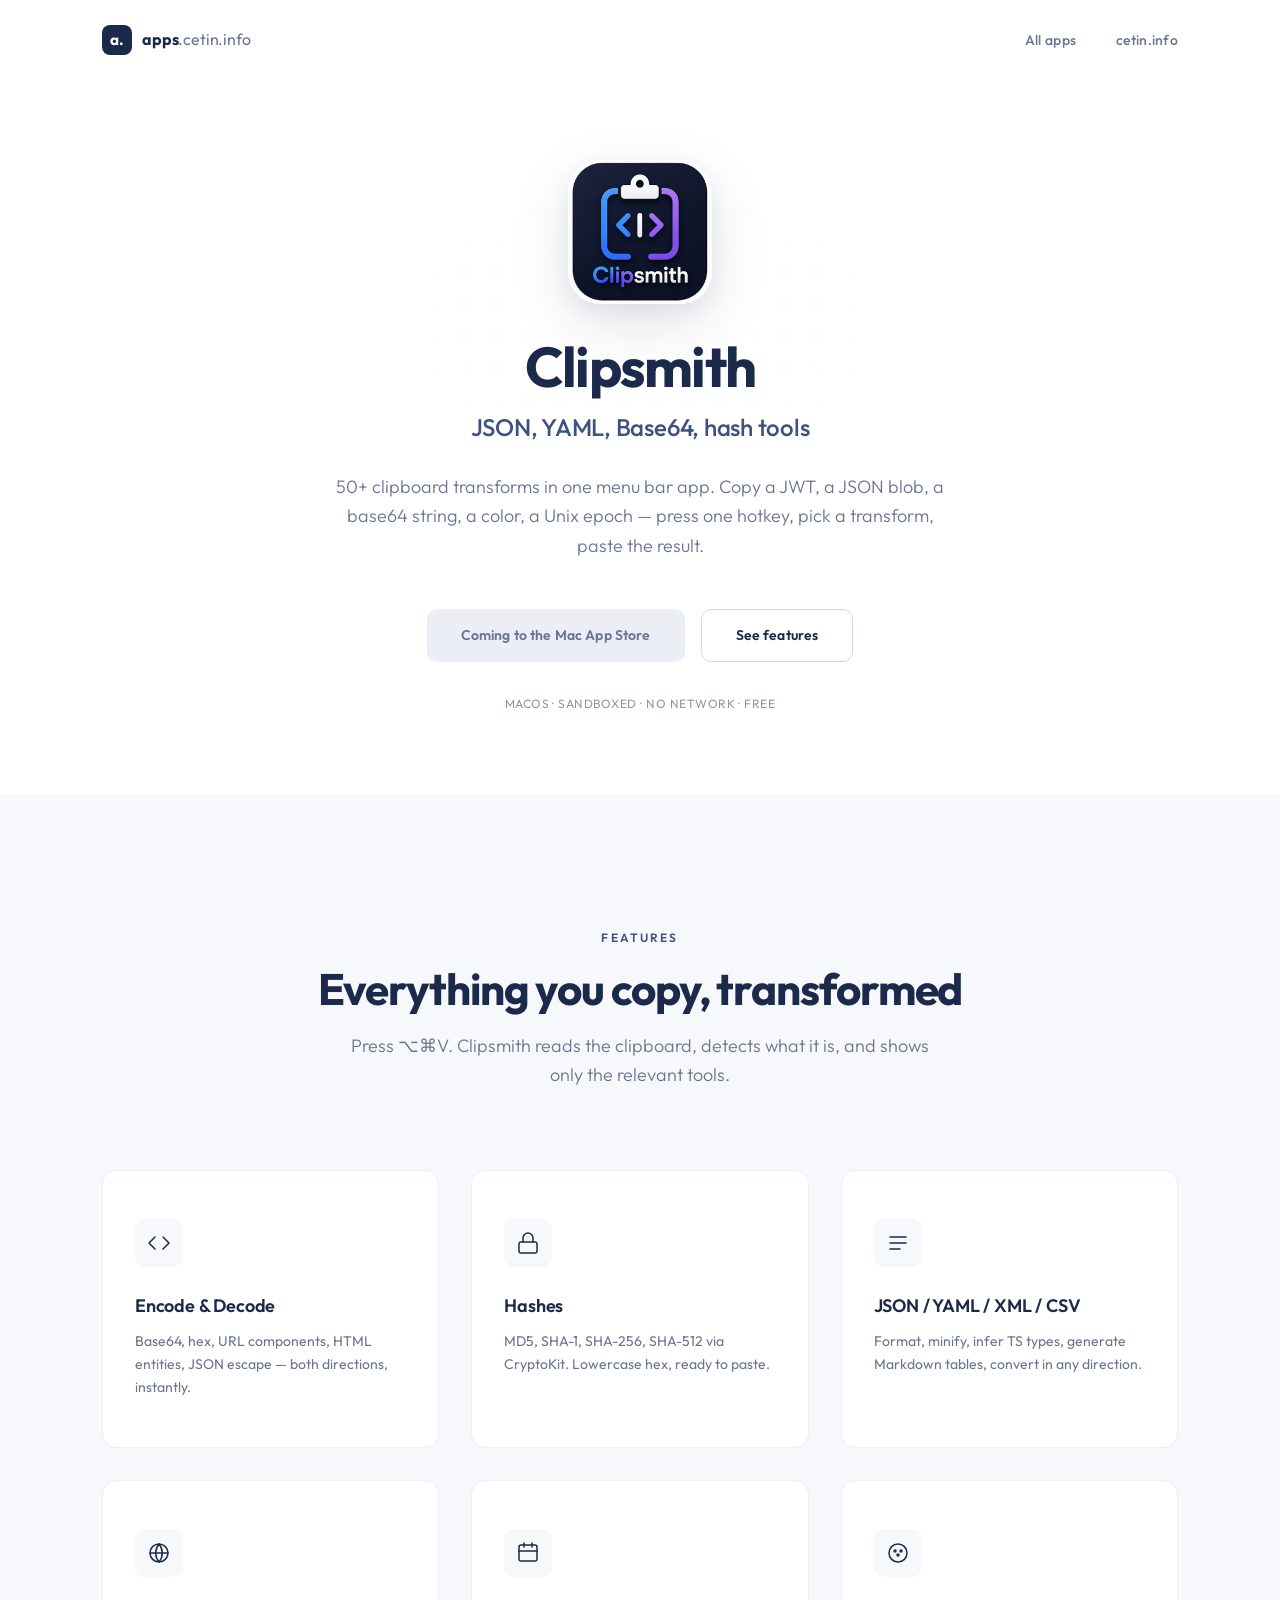
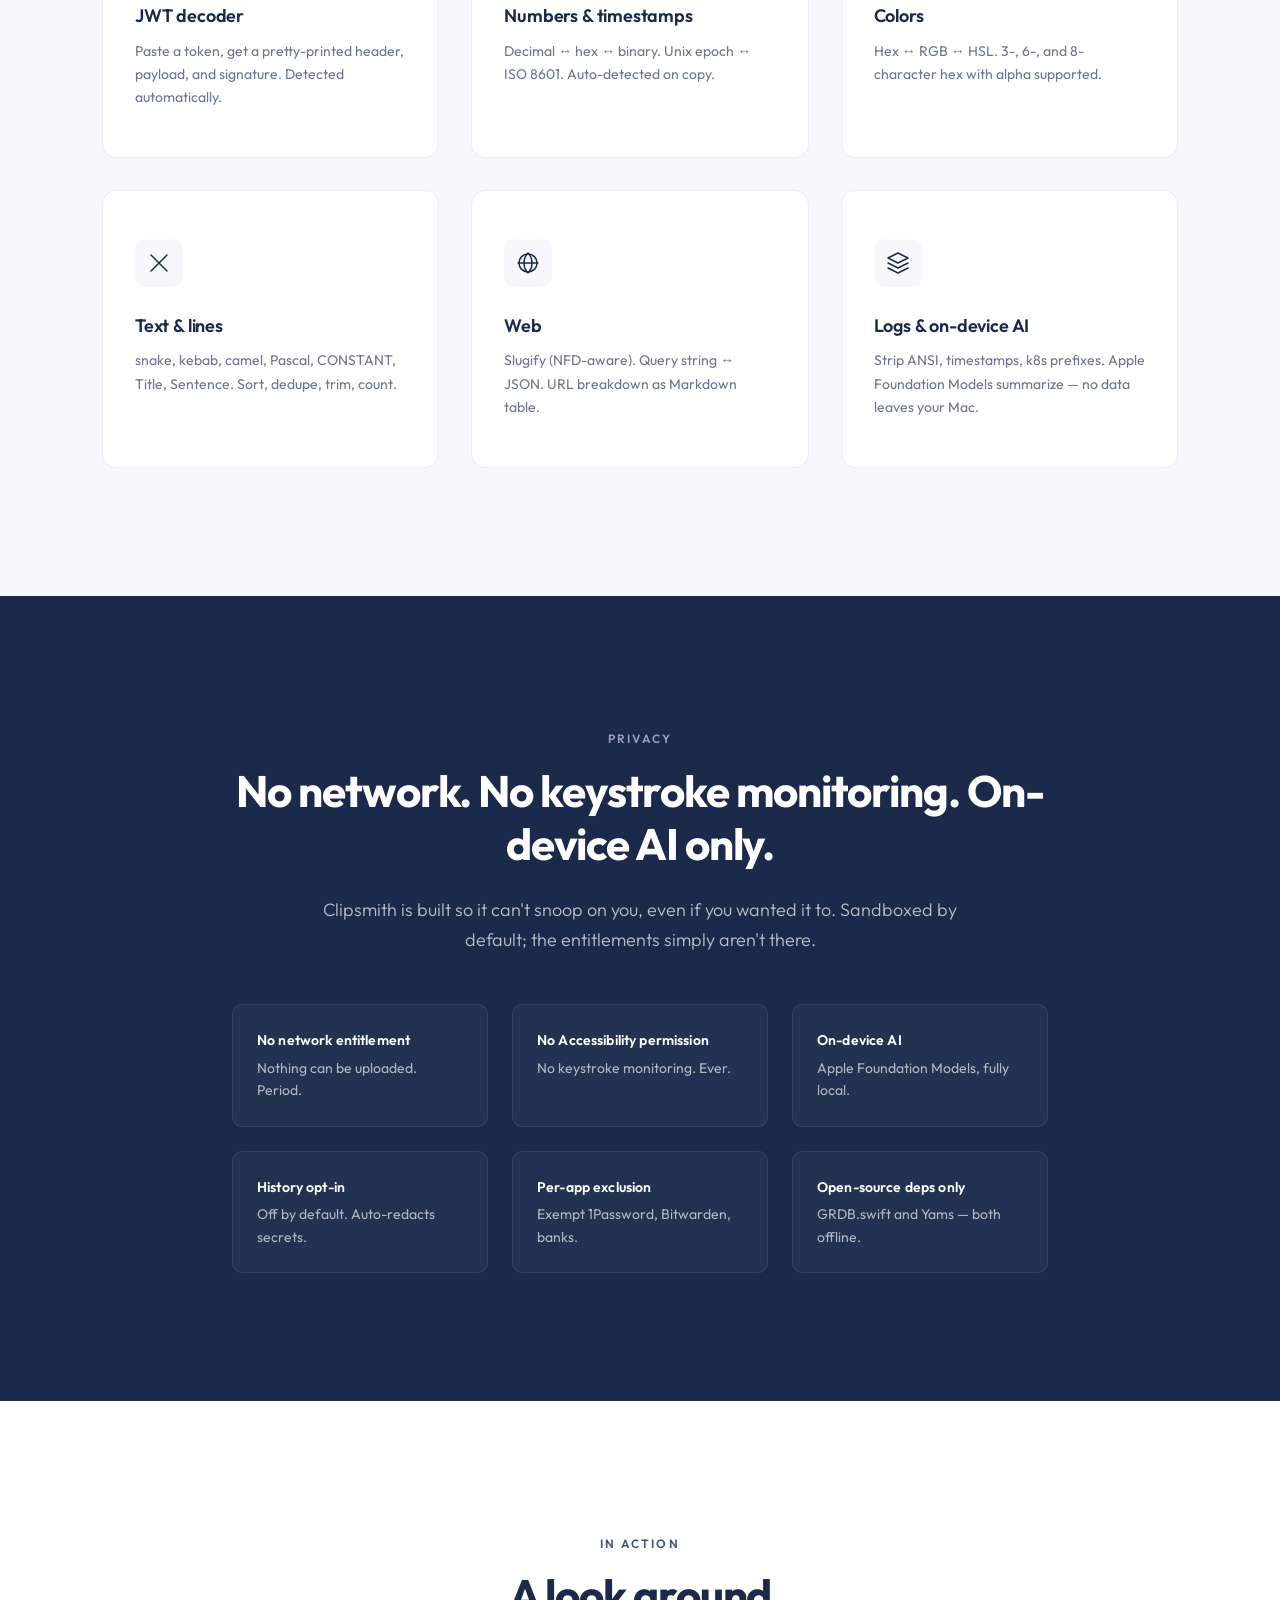
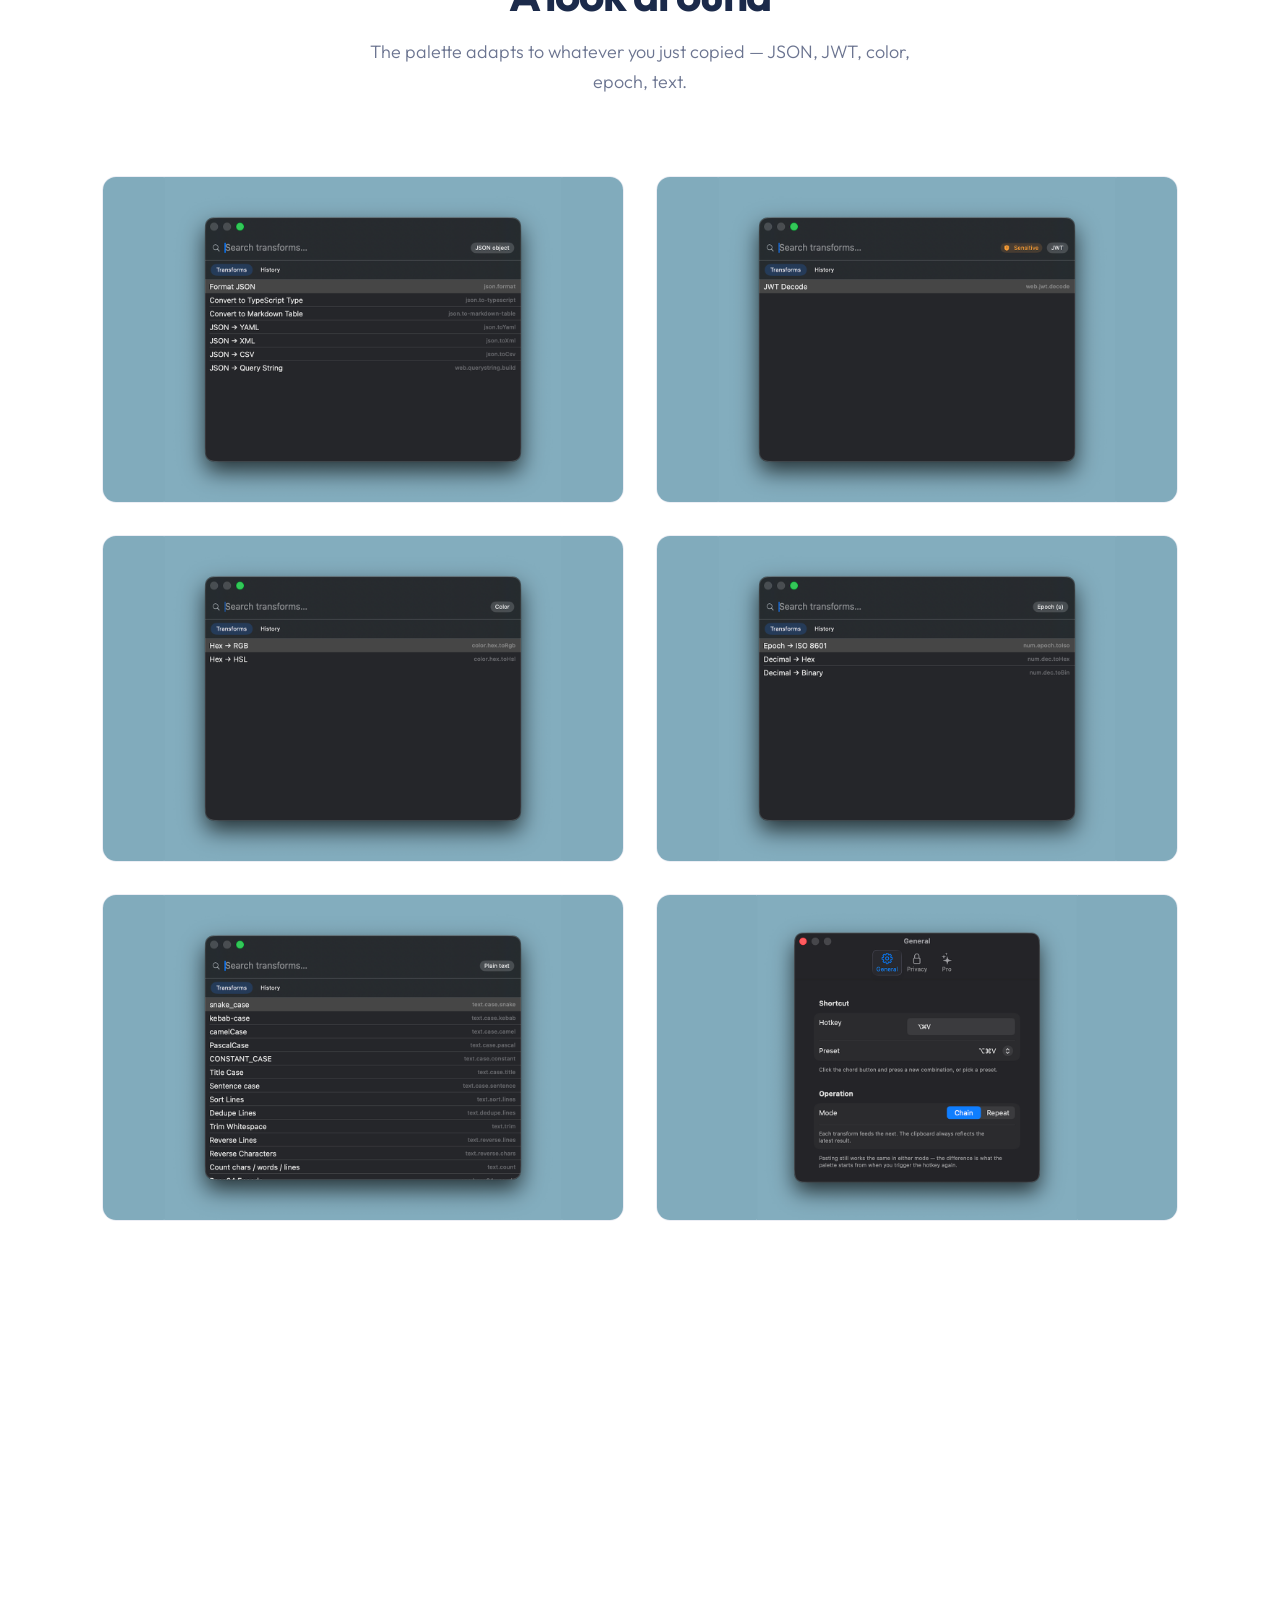
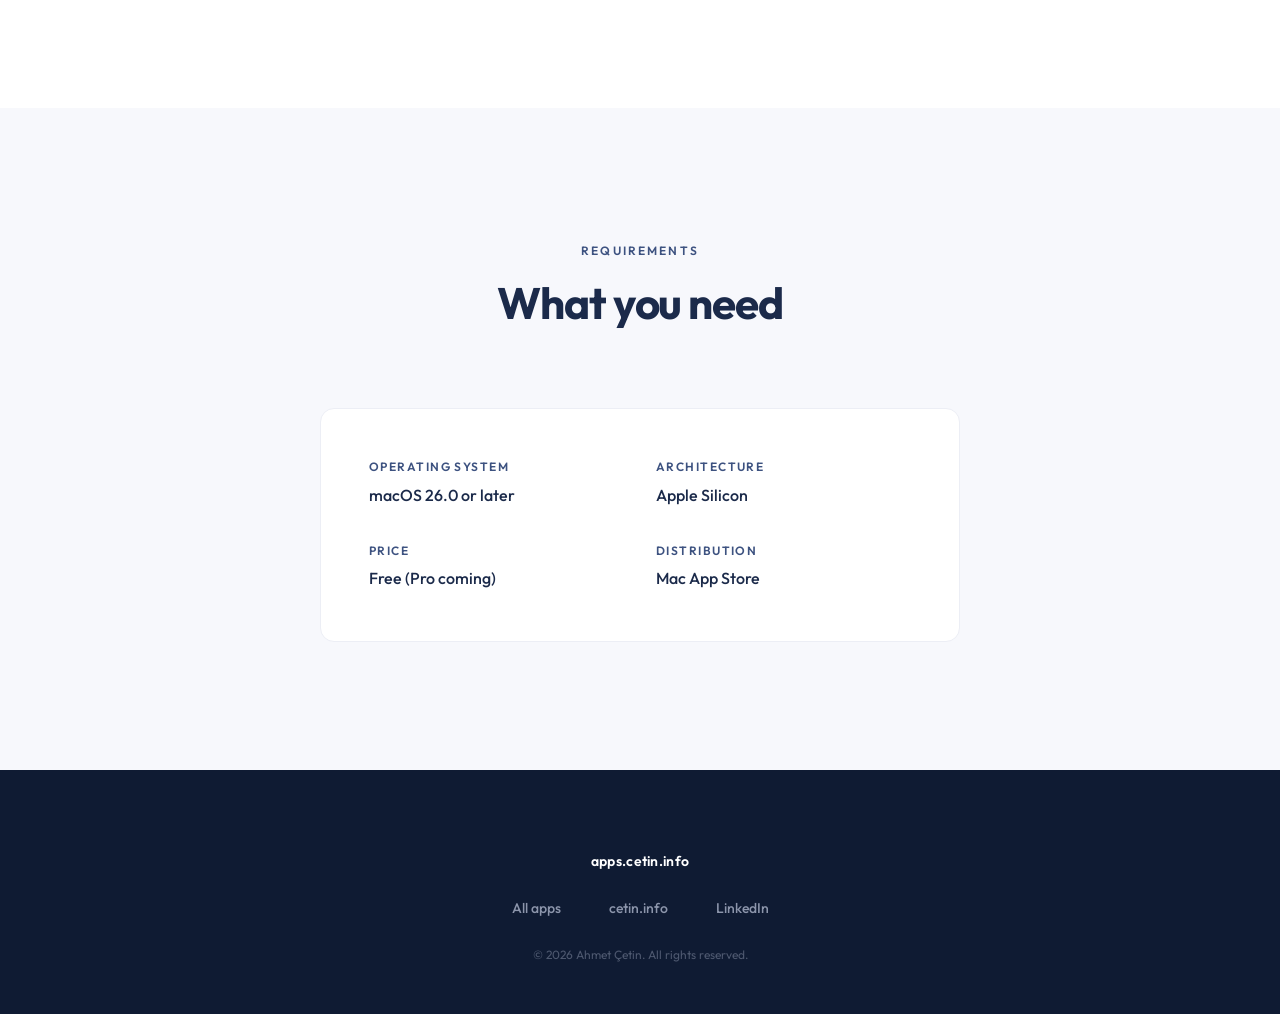
==== clipsmith/index.html @ 57b622d8 "Initial commit: apps.cetin.info site with Clipsmith landing Static site listing apps by Ahmet Çetin." ====
<!DOCTYPE html>
<html lang="en">
<head>
    <meta charset="UTF-8">
    <meta name="viewport" content="width=device-width, initial-scale=1.0">
    <title>Clipsmith — Clipboard toolkit for developers</title>
    <meta name="description" content="50+ clipboard transforms in one macOS menu bar app: JSON, YAML, Base64, JWT, hashes, colors, slugs. On-device. Sandboxed. No network.">
    <meta name="keywords" content="clipboard, macOS, JSON, YAML, Base64, JWT, hash, developer tools, menu bar">
    <meta name="author" content="Ahmet Çetin">
    <link rel="canonical" href="https://apps.cetin.info/clipsmith/">

    <!-- Open Graph -->
    <meta property="og:title" content="Clipsmith — Clipboard toolkit for developers">
    <meta property="og:description" content="50+ clipboard transforms in one macOS menu bar app. On-device. Sandboxed. No network.">
    <meta property="og:type" content="website">
    <meta property="og:url" content="https://apps.cetin.info/clipsmith/">
    <meta property="og:image" content="https://apps.cetin.info/assets/clipsmith/icon-1024.png">
    <meta name="twitter:card" content="summary_large_image">

    <!-- Favicon -->
    <link rel="icon" type="image/png" sizes="96x96" href="../favicon/favicon-96x96.png">
    <link rel="icon" type="image/svg+xml" href="../favicon/favicon.svg">
    <link rel="shortcut icon" href="../favicon/favicon.ico">
    <link rel="apple-touch-icon" sizes="180x180" href="../favicon/apple-touch-icon.png">
    <link rel="manifest" href="../favicon/site.webmanifest">

    <!-- Fonts -->
    <link rel="preconnect" href="https://fonts.googleapis.com">
    <link rel="preconnect" href="https://fonts.gstatic.com" crossorigin>
    <link href="https://fonts.googleapis.com/css2?family=Outfit:wght@300;400;500;600;700&display=swap" rel="stylesheet">

    <link rel="stylesheet" href="../styles.css">
</head>
<body>
    <!-- Navigation -->
    <nav class="nav" id="nav">
        <div class="nav__container">
            <a href="/" class="nav__brand" aria-label="apps.cetin.info home">
                <span class="nav__brand-mark">a.</span>
                <span class="nav__brand-text"><strong>apps</strong><span class="nav__brand-text-light">.cetin.info</span></span>
            </a>
            <ul class="nav__links">
                <li><a href="/" class="nav__link">All apps</a></li>
                <li><a href="https://cetin.info" class="nav__link" target="_blank" rel="noopener">cetin.info</a></li>
            </ul>
        </div>
    </nav>

    <!-- App Hero -->
    <section class="app-hero" id="hero">
        <div class="app-hero__container">
            <img src="../assets/clipsmith/icon-256.png" srcset="../assets/clipsmith/icon-256.png 1x, ../assets/clipsmith/icon-512.png 2x" alt="Clipsmith app icon" class="app-hero__icon reveal" width="144" height="144">
            <h1 class="app-hero__title reveal">Clipsmith</h1>
            <p class="app-hero__tagline reveal reveal--delay-1">JSON, YAML, Base64, hash tools</p>
            <p class="app-hero__subtitle reveal reveal--delay-1">
                50+ clipboard transforms in one menu bar app. Copy a JWT, a JSON blob, a base64 string, a color, a Unix epoch — press one hotkey, pick a transform, paste the result.
            </p>
            <div class="app-hero__cta reveal reveal--delay-2">
                <a href="#" class="btn btn--primary btn--disabled" aria-disabled="true">Coming to the Mac App Store</a>
                <a href="#features" class="btn btn--outline">See features</a>
            </div>
            <p class="app-hero__meta reveal reveal--delay-2">macOS · Sandboxed · No network · Free</p>
        </div>
    </section>

    <!-- Features -->
    <section class="section features" id="features">
        <div class="container">
            <div class="section__header reveal">
                <span class="section__label">Features</span>
                <h2 class="section__title">Everything you copy, transformed</h2>
                <p class="section__subtitle">Press ⌥⌘V. Clipsmith reads the clipboard, detects what it is, and shows only the relevant tools.</p>
            </div>
            <div class="features__grid">
                <article class="feature reveal">
                    <div class="feature__icon" aria-hidden="true">
                        <svg width="24" height="24" viewBox="0 0 24 24" fill="none" stroke="currentColor" stroke-width="1.5" stroke-linecap="round" stroke-linejoin="round"><path d="M16 18l6-6-6-6"/><path d="M8 6l-6 6 6 6"/></svg>
                    </div>
                    <h3 class="feature__title">Encode &amp; Decode</h3>
                    <p class="feature__body">Base64, hex, URL components, HTML entities, JSON escape — both directions, instantly.</p>
                </article>

                <article class="feature reveal reveal--delay-1">
                    <div class="feature__icon" aria-hidden="true">
                        <svg width="24" height="24" viewBox="0 0 24 24" fill="none" stroke="currentColor" stroke-width="1.5" stroke-linecap="round" stroke-linejoin="round"><rect x="3" y="11" width="18" height="11" rx="2"/><path d="M7 11V7a5 5 0 0 1 10 0v4"/></svg>
                    </div>
                    <h3 class="feature__title">Hashes</h3>
                    <p class="feature__body">MD5, SHA-1, SHA-256, SHA-512 via CryptoKit. Lowercase hex, ready to paste.</p>
                </article>

                <article class="feature reveal reveal--delay-2">
                    <div class="feature__icon" aria-hidden="true">
                        <svg width="24" height="24" viewBox="0 0 24 24" fill="none" stroke="currentColor" stroke-width="1.5" stroke-linecap="round" stroke-linejoin="round"><path d="M4 6h16M4 12h16M4 18h10"/></svg>
                    </div>
                    <h3 class="feature__title">JSON / YAML / XML / CSV</h3>
                    <p class="feature__body">Format, minify, infer TS types, generate Markdown tables, convert in any direction.</p>
                </article>

                <article class="feature reveal">
                    <div class="feature__icon" aria-hidden="true">
                        <svg width="24" height="24" viewBox="0 0 24 24" fill="none" stroke="currentColor" stroke-width="1.5" stroke-linecap="round" stroke-linejoin="round"><circle cx="12" cy="12" r="9"/><path d="M3 12h18M12 3a14 14 0 0 1 0 18M12 3a14 14 0 0 0 0 18"/></svg>
                    </div>
                    <h3 class="feature__title">JWT decoder</h3>
                    <p class="feature__body">Paste a token, get a pretty-printed header, payload, and signature. Detected automatically.</p>
                </article>

                <article class="feature reveal reveal--delay-1">
                    <div class="feature__icon" aria-hidden="true">
                        <svg width="24" height="24" viewBox="0 0 24 24" fill="none" stroke="currentColor" stroke-width="1.5" stroke-linecap="round" stroke-linejoin="round"><rect x="3" y="4" width="18" height="16" rx="2"/><path d="M16 2v4M8 2v4M3 10h18"/></svg>
                    </div>
                    <h3 class="feature__title">Numbers &amp; timestamps</h3>
                    <p class="feature__body">Decimal ↔ hex ↔ binary. Unix epoch ↔ ISO 8601. Auto-detected on copy.</p>
                </article>

                <article class="feature reveal reveal--delay-2">
                    <div class="feature__icon" aria-hidden="true">
                        <svg width="24" height="24" viewBox="0 0 24 24" fill="none" stroke="currentColor" stroke-width="1.5" stroke-linecap="round" stroke-linejoin="round"><circle cx="12" cy="12" r="9"/><circle cx="9" cy="10" r="1"/><circle cx="15" cy="10" r="1"/><circle cx="12" cy="14" r="1"/></svg>
                    </div>
                    <h3 class="feature__title">Colors</h3>
                    <p class="feature__body">Hex ↔ RGB ↔ HSL. 3-, 6-, and 8-character hex with alpha supported.</p>
                </article>

                <article class="feature reveal">
                    <div class="feature__icon" aria-hidden="true">
                        <svg width="24" height="24" viewBox="0 0 24 24" fill="none" stroke="currentColor" stroke-width="1.5" stroke-linecap="round" stroke-linejoin="round"><path d="M4 4l16 16M4 20L20 4"/></svg>
                    </div>
                    <h3 class="feature__title">Text &amp; lines</h3>
                    <p class="feature__body">snake, kebab, camel, Pascal, CONSTANT, Title, Sentence. Sort, dedupe, trim, count.</p>
                </article>

                <article class="feature reveal reveal--delay-1">
                    <div class="feature__icon" aria-hidden="true">
                        <svg width="24" height="24" viewBox="0 0 24 24" fill="none" stroke="currentColor" stroke-width="1.5" stroke-linecap="round" stroke-linejoin="round"><circle cx="12" cy="12" r="9"/><path d="M2 12h20M12 2c3 3 4 7 4 10s-1 7-4 10c-3-3-4-7-4-10s1-7 4-10z"/></svg>
                    </div>
                    <h3 class="feature__title">Web</h3>
                    <p class="feature__body">Slugify (NFD-aware). Query string ↔ JSON. URL breakdown as Markdown table.</p>
                </article>

                <article class="feature reveal reveal--delay-2">
                    <div class="feature__icon" aria-hidden="true">
                        <svg width="24" height="24" viewBox="0 0 24 24" fill="none" stroke="currentColor" stroke-width="1.5" stroke-linecap="round" stroke-linejoin="round"><path d="M12 2L2 7l10 5 10-5-10-5z"/><path d="M2 17l10 5 10-5M2 12l10 5 10-5"/></svg>
                    </div>
                    <h3 class="feature__title">Logs &amp; on-device AI</h3>
                    <p class="feature__body">Strip ANSI, timestamps, k8s prefixes. Apple Foundation Models summarize — no data leaves your Mac.</p>
                </article>
            </div>
        </div>
    </section>

    <!-- Privacy -->
    <section class="section privacy" id="privacy">
        <div class="privacy__container">
            <span class="privacy__label reveal">Privacy</span>
            <h2 class="privacy__title reveal">No network. No keystroke monitoring. On-device AI only.</h2>
            <p style="color: rgba(255,255,255,0.7); font-size: var(--fs-lg); font-weight: var(--fw-light); max-width: 640px; margin: 0 auto;" class="reveal reveal--delay-1">
                Clipsmith is built so it can't snoop on you, even if you wanted it to. Sandboxed by default; the entitlements simply aren't there.
            </p>
            <div class="privacy__list">
                <div class="privacy__item reveal">
                    <div class="privacy__item-title">No network entitlement</div>
                    <p class="privacy__item-body">Nothing can be uploaded. Period.</p>
                </div>
                <div class="privacy__item reveal reveal--delay-1">
                    <div class="privacy__item-title">No Accessibility permission</div>
                    <p class="privacy__item-body">No keystroke monitoring. Ever.</p>
                </div>
                <div class="privacy__item reveal reveal--delay-2">
                    <div class="privacy__item-title">On-device AI</div>
                    <p class="privacy__item-body">Apple Foundation Models, fully local.</p>
                </div>
                <div class="privacy__item reveal">
                    <div class="privacy__item-title">History opt-in</div>
                    <p class="privacy__item-body">Off by default. Auto-redacts secrets.</p>
                </div>
                <div class="privacy__item reveal reveal--delay-1">
                    <div class="privacy__item-title">Per-app exclusion</div>
                    <p class="privacy__item-body">Exempt 1Password, Bitwarden, banks.</p>
                </div>
                <div class="privacy__item reveal reveal--delay-2">
                    <div class="privacy__item-title">Open-source deps only</div>
                    <p class="privacy__item-body">GRDB.swift and Yams — both offline.</p>
                </div>
            </div>
        </div>
    </section>

    <!-- Screenshots -->
    <section class="section screenshots" id="screenshots">
        <div class="container">
            <div class="section__header reveal">
                <span class="section__label">In action</span>
                <h2 class="section__title">A look around</h2>
                <p class="section__subtitle">The palette adapts to whatever you just copied — JSON, JWT, color, epoch, text.</p>
            </div>
            <div class="screenshots__grid">
                <div class="screenshots__item reveal"><img src="../assets/clipsmith/screenshots/screenshot-1.png" alt="Palette with JSON copied, showing JSON / YAML / XML / CSV transforms" loading="lazy"></div>
                <div class="screenshots__item reveal reveal--delay-1"><img src="../assets/clipsmith/screenshots/screenshot-2.png" alt="Palette with a JWT copied, JWT Decode highlighted" loading="lazy"></div>
                <div class="screenshots__item reveal"><img src="../assets/clipsmith/screenshots/screenshot-3.png" alt="Palette with a hex color copied, Hex to RGB / HSL options" loading="lazy"></div>
                <div class="screenshots__item reveal reveal--delay-1"><img src="../assets/clipsmith/screenshots/screenshot-4.png" alt="Palette with a Unix epoch copied, Epoch to ISO 8601" loading="lazy"></div>
                <div class="screenshots__item reveal"><img src="../assets/clipsmith/screenshots/screenshot-5.png" alt="Palette with helloWorld copied, snake/kebab/camel/Pascal/CONSTANT case options" loading="lazy"></div>
                <div class="screenshots__item reveal reveal--delay-1"><img src="../assets/clipsmith/screenshots/screenshot-6.png" alt="Settings — General — Operation mode (Chain vs Repeat)" loading="lazy"></div>
                <div class="screenshots__item reveal"><img src="../assets/clipsmith/screenshots/screenshot-7.png" alt="Settings — Privacy — Excluded apps" loading="lazy"></div>
                <div class="screenshots__item reveal reveal--delay-1"><img src="../assets/clipsmith/screenshots/screenshot-8.png" alt="Error log with AI-generated GitHub issue draft side-by-side" loading="lazy"></div>
            </div>
        </div>
    </section>

    <!-- System requirements -->
    <section class="section sysreq" id="requirements">
        <div class="container">
            <div class="section__header reveal">
                <span class="section__label">Requirements</span>
                <h2 class="section__title">What you need</h2>
            </div>
            <div class="sysreq__box reveal">
                <div>
                    <span class="sysreq__item-label">Operating system</span>
                    <span class="sysreq__item-value">macOS 26.0 or later</span>
                </div>
                <div>
                    <span class="sysreq__item-label">Architecture</span>
                    <span class="sysreq__item-value">Apple Silicon</span>
                </div>
                <div>
                    <span class="sysreq__item-label">Price</span>
                    <span class="sysreq__item-value">Free (Pro coming)</span>
                </div>
                <div>
                    <span class="sysreq__item-label">Distribution</span>
                    <span class="sysreq__item-value">Mac App Store</span>
                </div>
            </div>
        </div>
    </section>

    <!-- Footer -->
    <footer class="footer">
        <div class="container">
            <div class="footer__content">
                <div class="footer__brand">apps.cetin.info</div>
                <div class="footer__links">
                    <a href="/" class="footer__link">All apps</a>
                    <a href="https://cetin.info" target="_blank" rel="noopener" class="footer__link">cetin.info</a>
                    <a href="https://www.linkedin.com/in/cetin/" target="_blank" rel="noopener noreferrer" class="footer__link">LinkedIn</a>
                </div>
                <p class="footer__copyright">&copy; 2026 Ahmet Çetin. All rights reserved.</p>
            </div>
        </div>
    </footer>

    <script src="../script.js"></script>
</body>
</html>
---- styles.css ----
/* ============================================
   apps.cetin.info — Styles
   Forked from cetin.info (same design tokens)
   ============================================ */

/* --- Custom Properties --- */
:root {
    --navy: #1B2A4A;
    --navy-light: #2A3F6A;
    --navy-dark: #0F1B33;
    --navy-muted: #3D5280;
    --white: #FFFFFF;
    --gray-50: #F7F8FC;
    --gray-100: #ECEEF5;
    --gray-200: #D4D8E4;
    --gray-400: #8C95AB;
    --gray-500: #6B7490;
    --gray-700: #3A4259;
    --gray-800: #252D3F;

    --font-body: 'Outfit', -apple-system, BlinkMacSystemFont, 'Segoe UI', sans-serif;

    --fs-xs: 0.75rem;
    --fs-sm: 0.875rem;
    --fs-base: 1rem;
    --fs-lg: 1.125rem;
    --fs-xl: 1.25rem;
    --fs-2xl: 1.5rem;
    --fs-3xl: 2rem;
    --fs-4xl: 2.75rem;
    --fs-5xl: 3.5rem;
    --fs-stat: 2.25rem;

    --fw-light: 300;
    --fw-regular: 400;
    --fw-medium: 500;
    --fw-semibold: 600;
    --fw-bold: 700;

    --spacing-xs: 0.5rem;
    --spacing-sm: 1rem;
    --spacing-md: 1.5rem;
    --spacing-lg: 2rem;
    --spacing-xl: 3rem;
    --spacing-2xl: 5rem;
    --spacing-3xl: 8rem;

    --radius-sm: 6px;
    --radius-md: 10px;
    --radius-lg: 14px;
    --radius-xl: 20px;

    --shadow-sm: 0 1px 3px rgba(27, 42, 74, 0.05), 0 1px 2px rgba(27, 42, 74, 0.03);
    --shadow-md: 0 4px 16px rgba(27, 42, 74, 0.07), 0 2px 4px rgba(27, 42, 74, 0.04);
    --shadow-lg: 0 12px 40px rgba(27, 42, 74, 0.1), 0 4px 12px rgba(27, 42, 74, 0.05);
    --shadow-xl: 0 20px 60px rgba(27, 42, 74, 0.12), 0 8px 20px rgba(27, 42, 74, 0.06);

    --transition-fast: 0.2s ease;
    --transition-base: 0.35s cubic-bezier(0.25, 0.46, 0.45, 0.94);
    --transition-slow: 0.7s cubic-bezier(0.16, 1, 0.3, 1);

    --nav-height: 80px;
}

/* --- Reset & Base --- */
*,
*::before,
*::after {
    margin: 0;
    padding: 0;
    box-sizing: border-box;
}

html {
    scroll-behavior: smooth;
    scroll-padding-top: var(--nav-height);
}

body {
    font-family: var(--font-body);
    font-size: var(--fs-base);
    font-weight: var(--fw-regular);
    line-height: 1.7;
    color: var(--gray-700);
    background-color: var(--white);
    -webkit-font-smoothing: antialiased;
    -moz-osx-font-smoothing: grayscale;
}

img {
    max-width: 100%;
    height: auto;
    display: block;
}

a {
    color: inherit;
    text-decoration: none;
}

ul {
    list-style: none;
}

/* --- Utilities --- */
.container {
    width: 100%;
    max-width: 1140px;
    margin: 0 auto;
    padding: 0 var(--spacing-lg);
}

.section {
    padding: var(--spacing-3xl) 0;
    position: relative;
}

/* --- Reveal Animations --- */
.reveal {
    opacity: 0;
    transform: translateY(28px);
    transition: opacity var(--transition-slow), transform var(--transition-slow);
}

.reveal--visible {
    opacity: 1;
    transform: translateY(0);
}

.reveal--delay-1 { transition-delay: 0.15s; }
.reveal--delay-2 { transition-delay: 0.3s; }
.reveal--delay-3 { transition-delay: 0.45s; }

/* --- Navigation --- */
.nav {
    position: fixed;
    top: 0;
    left: 0;
    right: 0;
    height: var(--nav-height);
    background: rgba(255, 255, 255, 0.92);
    backdrop-filter: blur(16px) saturate(180%);
    -webkit-backdrop-filter: blur(16px) saturate(180%);
    z-index: 1000;
    transition: box-shadow var(--transition-base), background var(--transition-base);
}

.nav--scrolled {
    box-shadow: 0 1px 0 rgba(27, 42, 74, 0.06);
    background: rgba(255, 255, 255, 0.97);
}

.nav__container {
    max-width: 1140px;
    margin: 0 auto;
    padding: 0 var(--spacing-lg);
    height: 100%;
    display: flex;
    align-items: center;
    justify-content: space-between;
}

.nav__brand {
    display: flex;
    align-items: center;
    gap: 10px;
    font-size: var(--fs-base);
    font-weight: var(--fw-semibold);
    color: var(--navy);
    letter-spacing: -0.01em;
}

.nav__brand-mark {
    width: 30px;
    height: 30px;
    border-radius: 8px;
    background: var(--navy);
    color: var(--white);
    display: inline-flex;
    align-items: center;
    justify-content: center;
    font-size: 0.95rem;
    font-weight: var(--fw-bold);
    letter-spacing: 0;
}

.nav__brand-text {
    display: inline-block;
}

.nav__brand-text-light {
    color: var(--gray-500);
    font-weight: var(--fw-regular);
}

.nav__links {
    display: flex;
    align-items: center;
    gap: 2.5rem;
}

.nav__link {
    font-size: var(--fs-sm);
    font-weight: var(--fw-medium);
    color: var(--gray-500);
    letter-spacing: 0.02em;
    transition: color var(--transition-fast);
    position: relative;
}

.nav__link::after {
    content: '';
    position: absolute;
    bottom: -6px;
    left: 0;
    width: 0;
    height: 1.5px;
    background: var(--navy);
    transition: width var(--transition-base);
}

.nav__link:hover {
    color: var(--navy);
}

.nav__link:hover::after {
    width: 100%;
}

/* --- Hero --- */
.hero {
    min-height: 80vh;
    display: flex;
    align-items: center;
    justify-content: center;
    position: relative;
    padding: calc(var(--nav-height) + var(--spacing-2xl)) var(--spacing-lg) var(--spacing-2xl);
    background: var(--white);
    overflow: hidden;
}

.hero::before {
    content: '';
    position: absolute;
    inset: 0;
    background-image: radial-gradient(circle, rgba(27, 42, 74, 0.045) 1px, transparent 1px);
    background-size: 32px 32px;
    mask-image: radial-gradient(ellipse 70% 60% at 50% 40%, black 20%, transparent 70%);
    -webkit-mask-image: radial-gradient(ellipse 70% 60% at 50% 40%, black 20%, transparent 70%);
    pointer-events: none;
}

.hero::after {
    content: '';
    position: absolute;
    top: 0;
    right: 0;
    width: 50%;
    height: 100%;
    background: radial-gradient(ellipse at 80% 20%, rgba(27, 42, 74, 0.03) 0%, transparent 60%);
    pointer-events: none;
}

.hero__container {
    max-width: 820px;
    text-align: center;
    position: relative;
    z-index: 1;
}

.hero__title {
    font-size: clamp(var(--fs-3xl), 5.5vw, var(--fs-5xl));
    font-weight: var(--fw-bold);
    line-height: 1.12;
    color: var(--navy);
    letter-spacing: -0.03em;
    margin-bottom: var(--spacing-md);
}

.hero__title-accent {
    color: var(--navy-muted);
    font-weight: var(--fw-medium);
}

.hero__divider {
    width: 48px;
    height: 2px;
    background: var(--navy-light);
    margin: var(--spacing-md) auto var(--spacing-lg);
    opacity: 0.4;
}

.hero__subtitle {
    font-size: clamp(var(--fs-lg), 2.2vw, var(--fs-xl));
    font-weight: var(--fw-light);
    color: var(--gray-500);
    line-height: 1.65;
    max-width: 580px;
    margin: 0 auto var(--spacing-xl);
}

.hero__cta {
    display: flex;
    gap: var(--spacing-sm);
    justify-content: center;
    flex-wrap: wrap;
}

/* --- Buttons --- */
.btn {
    display: inline-flex;
    align-items: center;
    justify-content: center;
    gap: var(--spacing-xs);
    padding: 14px 34px;
    font-family: var(--font-body);
    font-size: var(--fs-sm);
    font-weight: var(--fw-semibold);
    letter-spacing: 0.01em;
    border-radius: var(--radius-md);
    border: none;
    cursor: pointer;
    transition: all var(--transition-base);
    white-space: nowrap;
}

.btn--primary {
    background: var(--navy);
    color: var(--white);
}

.btn--primary:hover {
    background: var(--navy-light);
    transform: translateY(-2px);
    box-shadow: var(--shadow-lg);
}

.btn--outline {
    background: transparent;
    color: var(--navy);
    border: 1.5px solid var(--gray-200);
}

.btn--outline:hover {
    border-color: var(--navy);
    background: rgba(27, 42, 74, 0.03);
    transform: translateY(-2px);
}

.btn--disabled {
    background: var(--gray-100);
    color: var(--gray-500);
    cursor: not-allowed;
    pointer-events: none;
}

/* --- Section Header --- */
.section__header {
    text-align: center;
    margin-bottom: var(--spacing-2xl);
}

.section__label {
    display: inline-block;
    font-size: var(--fs-xs);
    font-weight: var(--fw-semibold);
    letter-spacing: 0.18em;
    text-transform: uppercase;
    color: var(--navy-muted);
    margin-bottom: var(--spacing-sm);
}

.section__title {
    font-size: clamp(var(--fs-2xl), 3.5vw, var(--fs-4xl));
    font-weight: var(--fw-bold);
    color: var(--navy);
    letter-spacing: -0.025em;
    line-height: 1.15;
}

.section__subtitle {
    font-size: var(--fs-lg);
    font-weight: var(--fw-light);
    color: var(--gray-500);
    max-width: 580px;
    margin: var(--spacing-sm) auto 0;
    line-height: 1.65;
}

/* --- Apps Grid (home) --- */
.apps {
    background: var(--gray-50);
}

.apps__grid {
    display: grid;
    grid-template-columns: repeat(auto-fill, minmax(320px, 1fr));
    gap: var(--spacing-lg);
}

.app-card {
    display: flex;
    flex-direction: column;
    background: var(--white);
    padding: var(--spacing-xl);
    border-radius: var(--radius-lg);
    border: 1px solid var(--gray-100);
    transition: transform var(--transition-base), box-shadow var(--transition-base), border-color var(--transition-base);
    color: inherit;
}

.app-card:hover {
    transform: translateY(-6px);
    box-shadow: var(--shadow-lg);
    border-color: transparent;
}

.app-card__head {
    display: flex;
    align-items: center;
    gap: var(--spacing-md);
    margin-bottom: var(--spacing-md);
}

.app-card__icon {
    width: 72px;
    height: 72px;
    border-radius: 16px;
    box-shadow: var(--shadow-md);
    flex-shrink: 0;
}

.app-card__name {
    font-size: var(--fs-xl);
    font-weight: var(--fw-semibold);
    color: var(--navy);
    letter-spacing: -0.01em;
    margin-bottom: 4px;
}

.app-card__platform {
    display: inline-block;
    font-size: var(--fs-xs);
    font-weight: var(--fw-semibold);
    letter-spacing: 0.1em;
    text-transform: uppercase;
    color: var(--navy-muted);
    background: var(--gray-100);
    padding: 3px 9px;
    border-radius: 999px;
}

.app-card__tagline {
    font-size: var(--fs-sm);
    color: var(--gray-500);
    line-height: 1.65;
    margin-bottom: var(--spacing-md);
}

.app-card__cta {
    font-size: var(--fs-sm);
    font-weight: var(--fw-semibold);
    color: var(--navy);
    margin-top: auto;
    display: inline-flex;
    align-items: center;
    gap: 6px;
    transition: gap var(--transition-base);
}

.app-card:hover .app-card__cta {
    gap: 12px;
}

/* --- App Landing — Hero --- */
.app-hero {
    padding: calc(var(--nav-height) + var(--spacing-2xl)) var(--spacing-lg) var(--spacing-2xl);
    background: var(--white);
    position: relative;
    overflow: hidden;
}

.app-hero::before {
    content: '';
    position: absolute;
    inset: 0;
    background-image: radial-gradient(circle, rgba(27, 42, 74, 0.045) 1px, transparent 1px);
    background-size: 32px 32px;
    mask-image: radial-gradient(ellipse 70% 60% at 50% 40%, black 20%, transparent 70%);
    -webkit-mask-image: radial-gradient(ellipse 70% 60% at 50% 40%, black 20%, transparent 70%);
    pointer-events: none;
}

.app-hero__container {
    max-width: 860px;
    margin: 0 auto;
    text-align: center;
    position: relative;
    z-index: 1;
}

.app-hero__icon {
    width: 144px;
    height: 144px;
    border-radius: 32px;
    margin: 0 auto var(--spacing-lg);
    box-shadow: var(--shadow-xl);
}

.app-hero__title {
    font-size: clamp(var(--fs-3xl), 5.5vw, var(--fs-5xl));
    font-weight: var(--fw-bold);
    color: var(--navy);
    letter-spacing: -0.03em;
    line-height: 1.12;
    margin-bottom: var(--spacing-xs);
}

.app-hero__tagline {
    font-size: clamp(var(--fs-lg), 2.4vw, var(--fs-2xl));
    font-weight: var(--fw-medium);
    color: var(--navy-muted);
    letter-spacing: -0.01em;
    margin-bottom: var(--spacing-md);
}

.app-hero__subtitle {
    font-size: var(--fs-lg);
    font-weight: var(--fw-light);
    color: var(--gray-500);
    max-width: 620px;
    margin: 0 auto var(--spacing-xl);
    line-height: 1.65;
}

.app-hero__cta {
    display: flex;
    gap: var(--spacing-sm);
    justify-content: center;
    flex-wrap: wrap;
}

.app-hero__meta {
    margin-top: var(--spacing-lg);
    font-size: var(--fs-xs);
    color: var(--gray-400);
    letter-spacing: 0.04em;
    text-transform: uppercase;
}

/* --- Features Grid --- */
.features {
    background: var(--gray-50);
}

.features__grid {
    display: grid;
    grid-template-columns: repeat(3, 1fr);
    gap: var(--spacing-lg);
}

.feature {
    background: var(--white);
    padding: var(--spacing-xl) var(--spacing-lg);
    border-radius: var(--radius-lg);
    border: 1px solid var(--gray-100);
    transition: transform var(--transition-base), box-shadow var(--transition-base), border-color var(--transition-base);
}

.feature:hover {
    transform: translateY(-4px);
    box-shadow: var(--shadow-md);
    border-color: transparent;
}

.feature__icon {
    width: 48px;
    height: 48px;
    display: flex;
    align-items: center;
    justify-content: center;
    background: var(--gray-50);
    border-radius: var(--radius-md);
    color: var(--navy);
    margin-bottom: var(--spacing-md);
    transition: background var(--transition-base), color var(--transition-base);
}

.feature:hover .feature__icon {
    background: var(--navy);
    color: var(--white);
}

.feature__title {
    font-size: var(--fs-lg);
    font-weight: var(--fw-semibold);
    color: var(--navy);
    margin-bottom: var(--spacing-xs);
    letter-spacing: -0.01em;
}

.feature__body {
    font-size: var(--fs-sm);
    color: var(--gray-500);
    line-height: 1.65;
}

/* --- Privacy Callout --- */
.privacy {
    background: var(--navy);
    color: var(--white);
}

.privacy__container {
    max-width: 880px;
    margin: 0 auto;
    padding: 0 var(--spacing-lg);
    text-align: center;
}

.privacy__label {
    display: inline-block;
    font-size: var(--fs-xs);
    font-weight: var(--fw-semibold);
    letter-spacing: 0.18em;
    text-transform: uppercase;
    color: rgba(255, 255, 255, 0.55);
    margin-bottom: var(--spacing-sm);
}

.privacy__title {
    font-size: clamp(var(--fs-2xl), 3.5vw, var(--fs-4xl));
    font-weight: var(--fw-bold);
    color: var(--white);
    letter-spacing: -0.025em;
    margin-bottom: var(--spacing-md);
    line-height: 1.2;
}

.privacy__list {
    display: grid;
    grid-template-columns: repeat(auto-fit, minmax(220px, 1fr));
    gap: var(--spacing-md);
    margin-top: var(--spacing-xl);
    text-align: left;
}

.privacy__item {
    padding: var(--spacing-md);
    background: rgba(255, 255, 255, 0.04);
    border: 1px solid rgba(255, 255, 255, 0.08);
    border-radius: var(--radius-md);
}

.privacy__item-title {
    font-size: var(--fs-sm);
    font-weight: var(--fw-semibold);
    color: var(--white);
    margin-bottom: 4px;
    letter-spacing: 0.01em;
}

.privacy__item-body {
    font-size: var(--fs-sm);
    color: rgba(255, 255, 255, 0.65);
    line-height: 1.6;
}

/* --- Screenshots Gallery --- */
.screenshots {
    background: var(--white);
}

.screenshots__grid {
    display: grid;
    grid-template-columns: repeat(2, 1fr);
    gap: var(--spacing-lg);
}

.screenshots__item {
    border-radius: var(--radius-lg);
    overflow: hidden;
    border: 1px solid var(--gray-100);
    background: var(--gray-50);
    transition: transform var(--transition-base), box-shadow var(--transition-base);
}

.screenshots__item:hover {
    transform: translateY(-4px);
    box-shadow: var(--shadow-lg);
}

.screenshots__item img {
    width: 100%;
    height: auto;
    display: block;
}

/* --- System Requirements --- */
.sysreq {
    background: var(--gray-50);
}

.sysreq__box {
    max-width: 640px;
    margin: 0 auto;
    background: var(--white);
    padding: var(--spacing-xl);
    border-radius: var(--radius-lg);
    border: 1px solid var(--gray-100);
    display: grid;
    grid-template-columns: repeat(2, 1fr);
    gap: var(--spacing-lg);
}

.sysreq__item-label {
    display: block;
    font-size: var(--fs-xs);
    font-weight: var(--fw-semibold);
    letter-spacing: 0.12em;
    text-transform: uppercase;
    color: var(--navy-muted);
    margin-bottom: 4px;
}

.sysreq__item-value {
    font-size: var(--fs-base);
    font-weight: var(--fw-medium);
    color: var(--navy);
}

/* --- Footer --- */
.footer {
    background: var(--navy-dark);
    padding: var(--spacing-2xl) 0 var(--spacing-xl);
}

.footer__content {
    display: flex;
    flex-direction: column;
    align-items: center;
    gap: var(--spacing-md);
    text-align: center;
}

.footer__brand {
    font-size: var(--fs-sm);
    font-weight: var(--fw-semibold);
    color: var(--white);
    letter-spacing: 0.02em;
}

.footer__links {
    display: flex;
    gap: var(--spacing-xl);
    flex-wrap: wrap;
    justify-content: center;
}

.footer__link {
    font-size: var(--fs-sm);
    color: var(--gray-400);
    font-weight: var(--fw-medium);
    transition: color var(--transition-fast);
}

.footer__link:hover {
    color: var(--white);
}

.footer__copyright {
    font-size: var(--fs-xs);
    color: var(--gray-400);
    opacity: 0.5;
}

/* --- Responsive --- */
@media (max-width: 900px) {
    .features__grid {
        grid-template-columns: repeat(2, 1fr);
    }

    .screenshots__grid {
        grid-template-columns: 1fr;
    }

    .sysreq__box {
        grid-template-columns: 1fr;
    }
}

@media (max-width: 640px) {
    :root {
        --nav-height: 68px;
    }

    .section {
        padding: var(--spacing-2xl) 0;
    }

    .features__grid {
        grid-template-columns: 1fr;
    }

    .apps__grid {
        grid-template-columns: 1fr;
    }

    .hero__cta,
    .app-hero__cta {
        flex-direction: column;
        align-items: center;
    }

    .btn {
        padding: 13px 28px;
    }

    .app-hero__icon {
        width: 112px;
        height: 112px;
        border-radius: 26px;
    }

    .nav__brand-text {
        font-size: var(--fs-sm);
    }

    .footer__links {
        gap: var(--spacing-sm);
    }
}

/* Reduce motion */
@media (prefers-reduced-motion: reduce) {
    html {
        scroll-behavior: auto;
    }

    .reveal {
        opacity: 1;
        transform: none;
        transition: none;
    }

    .app-card:hover,
    .feature:hover,
    .screenshots__item:hover {
        transform: none;
    }
}
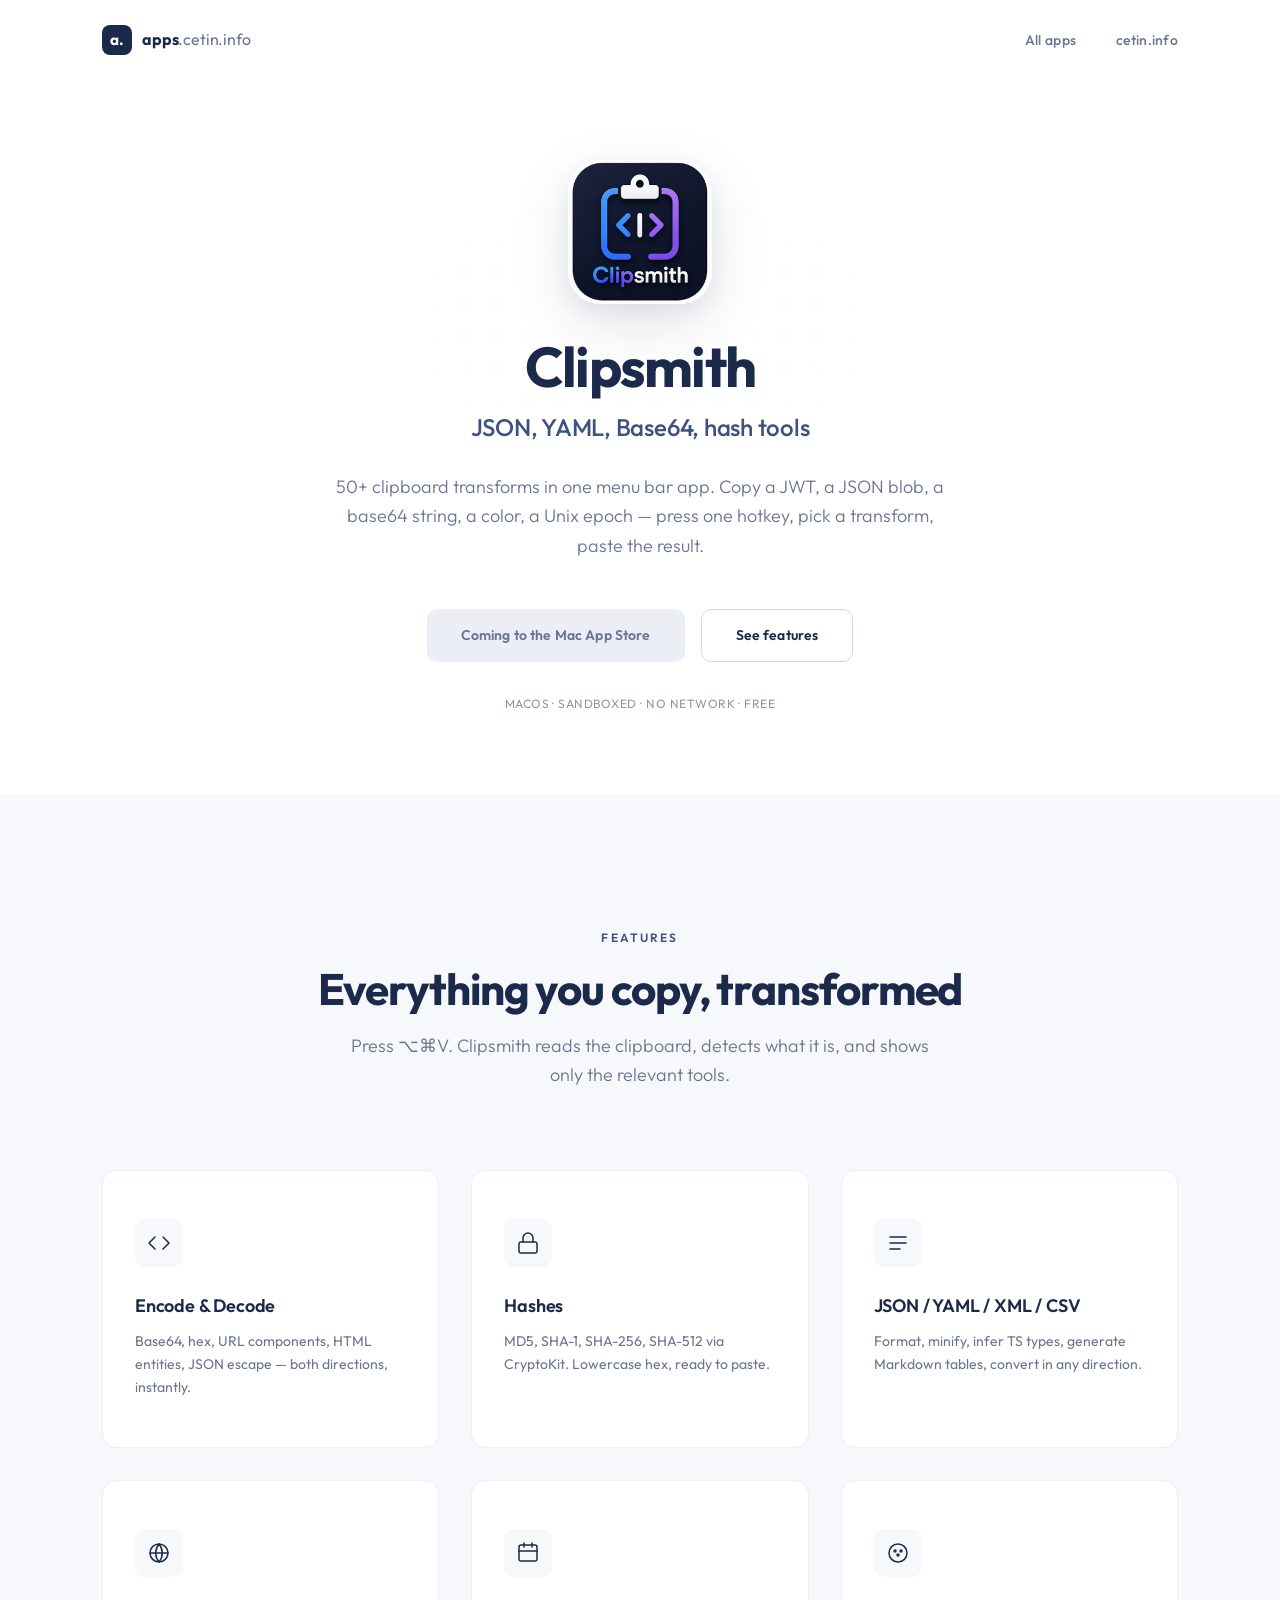
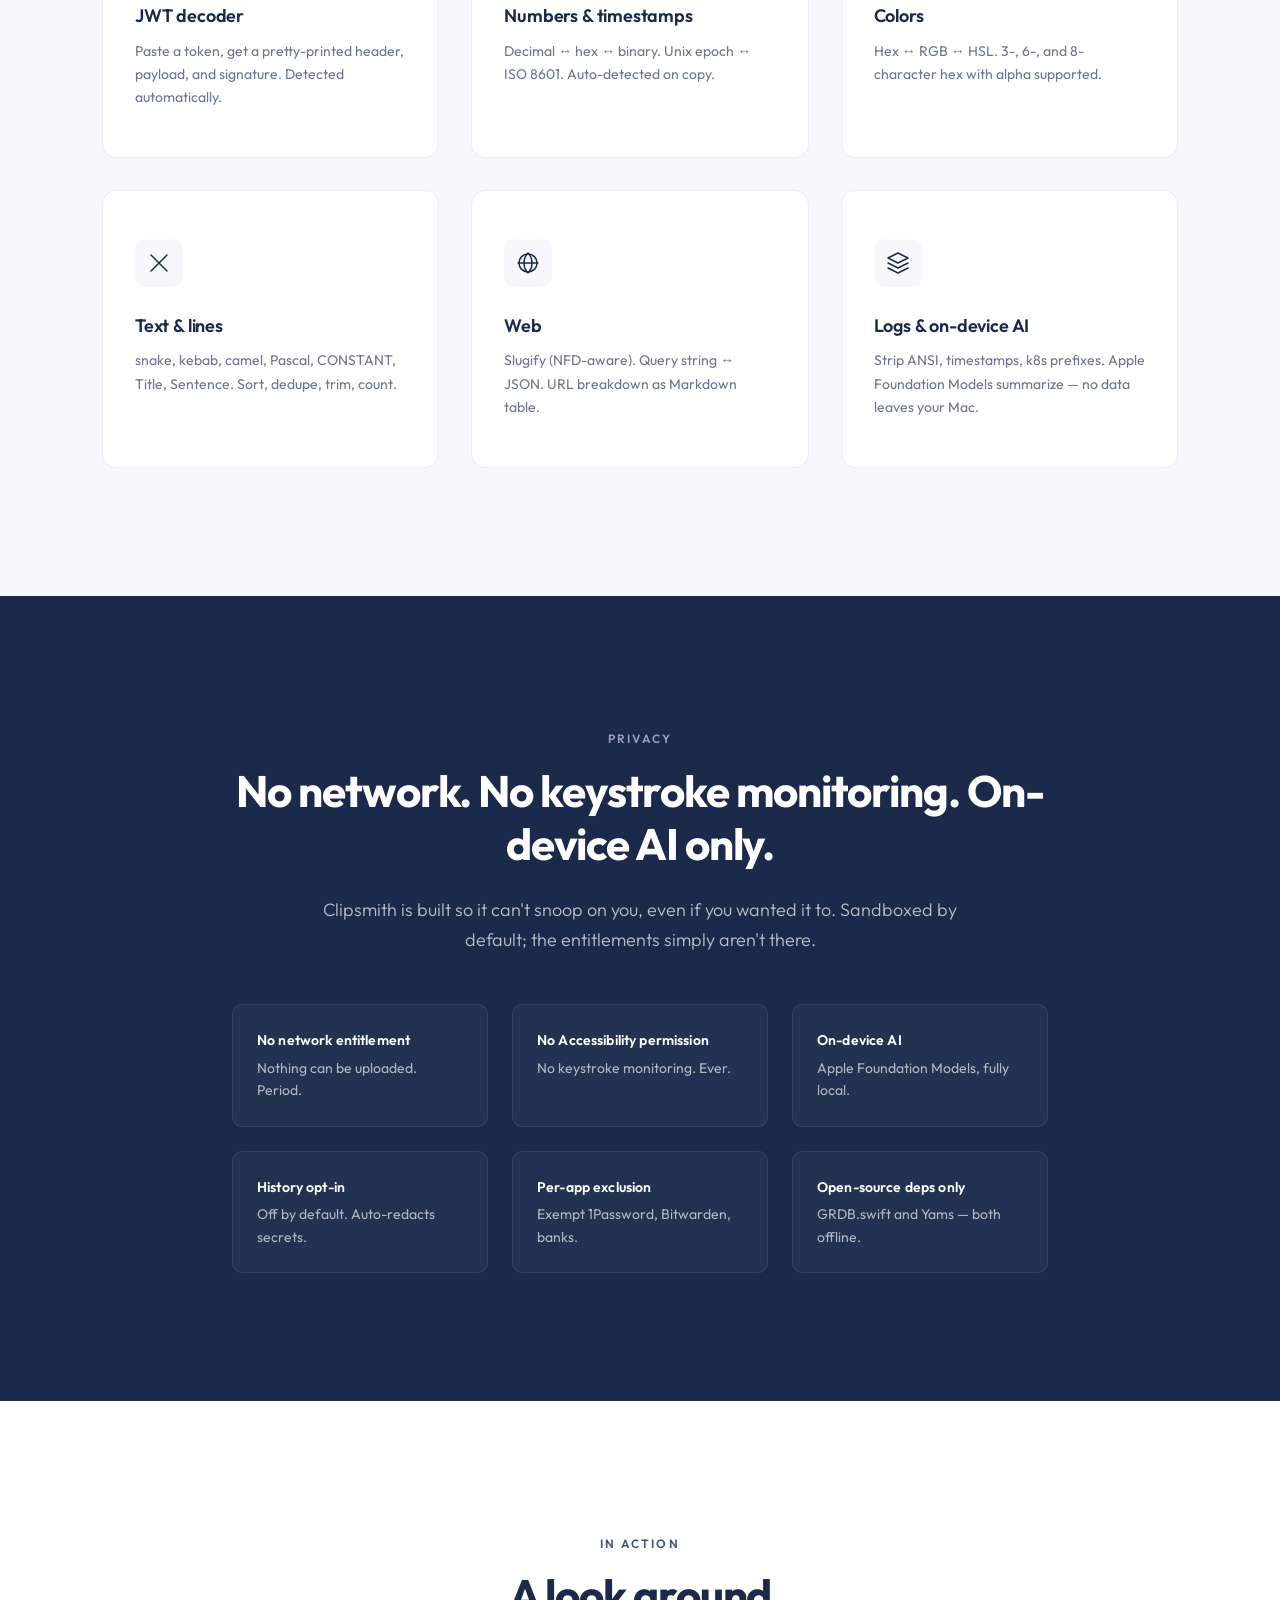
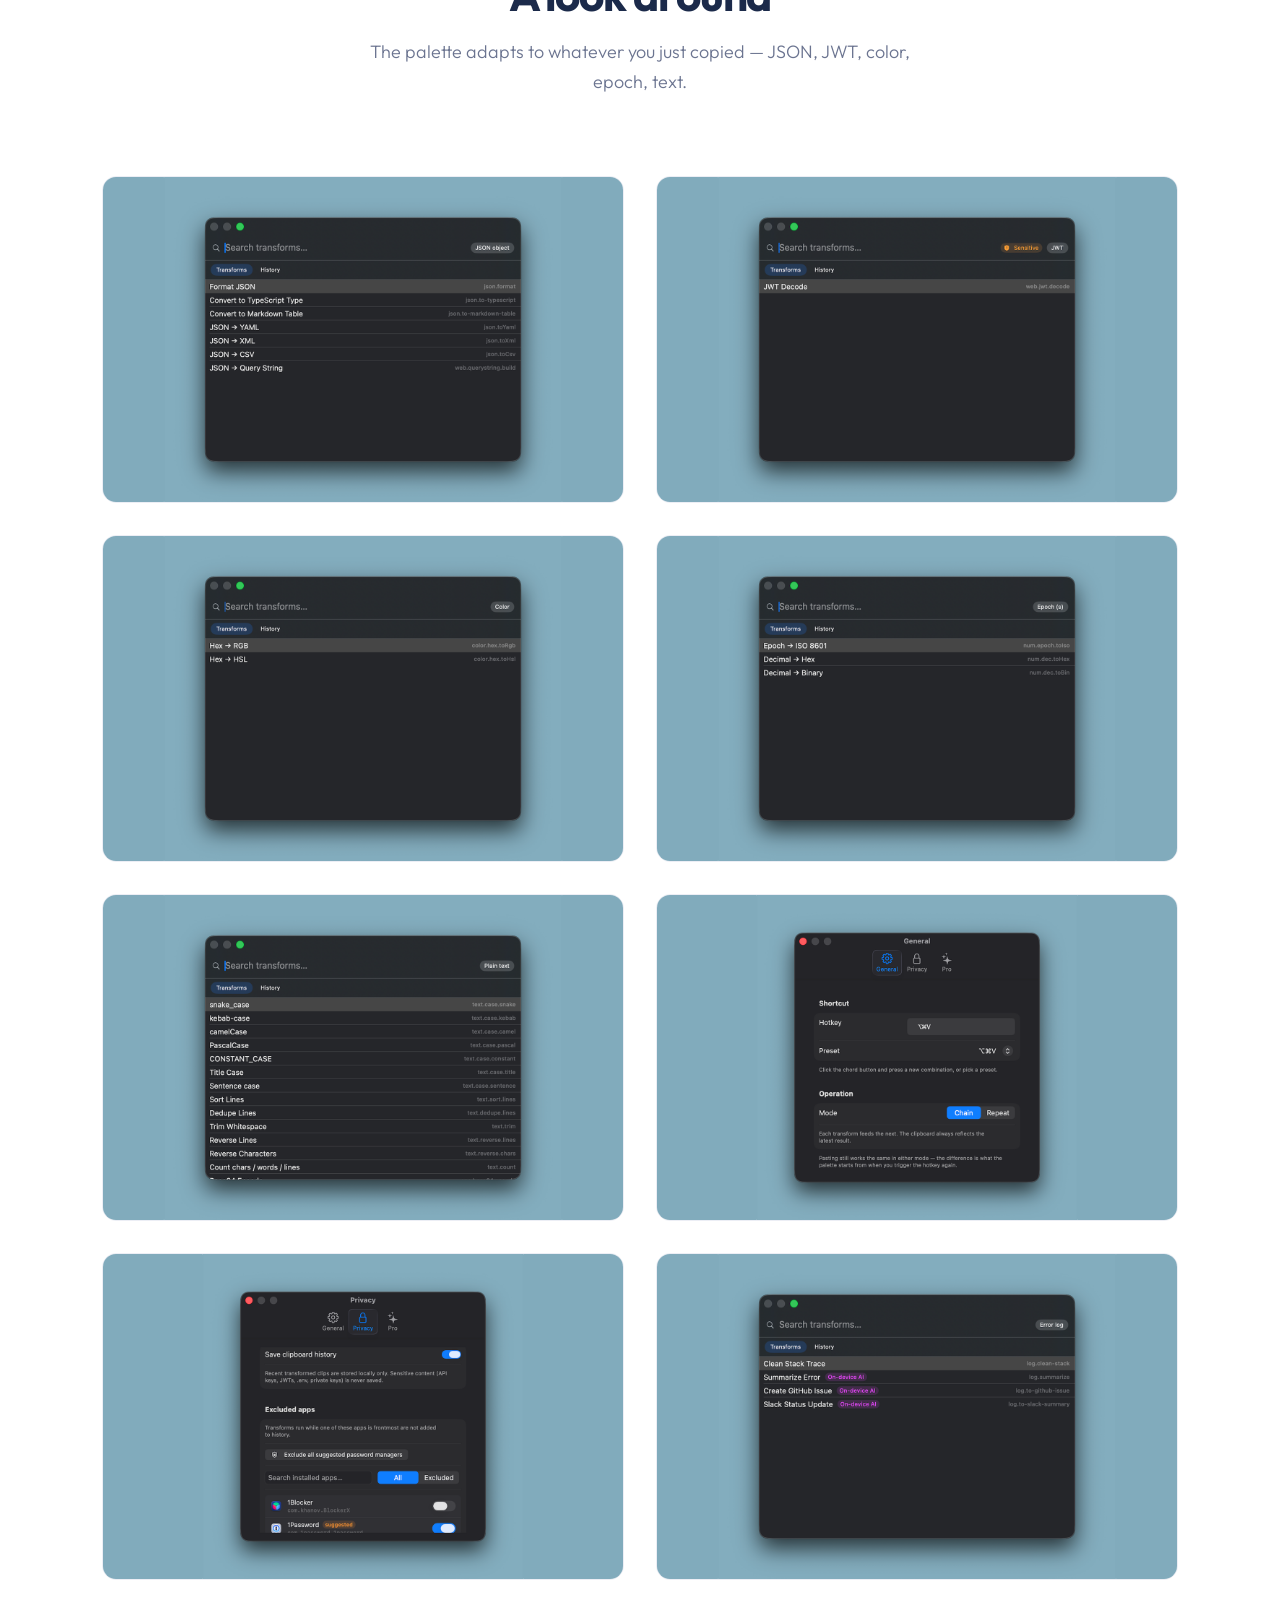
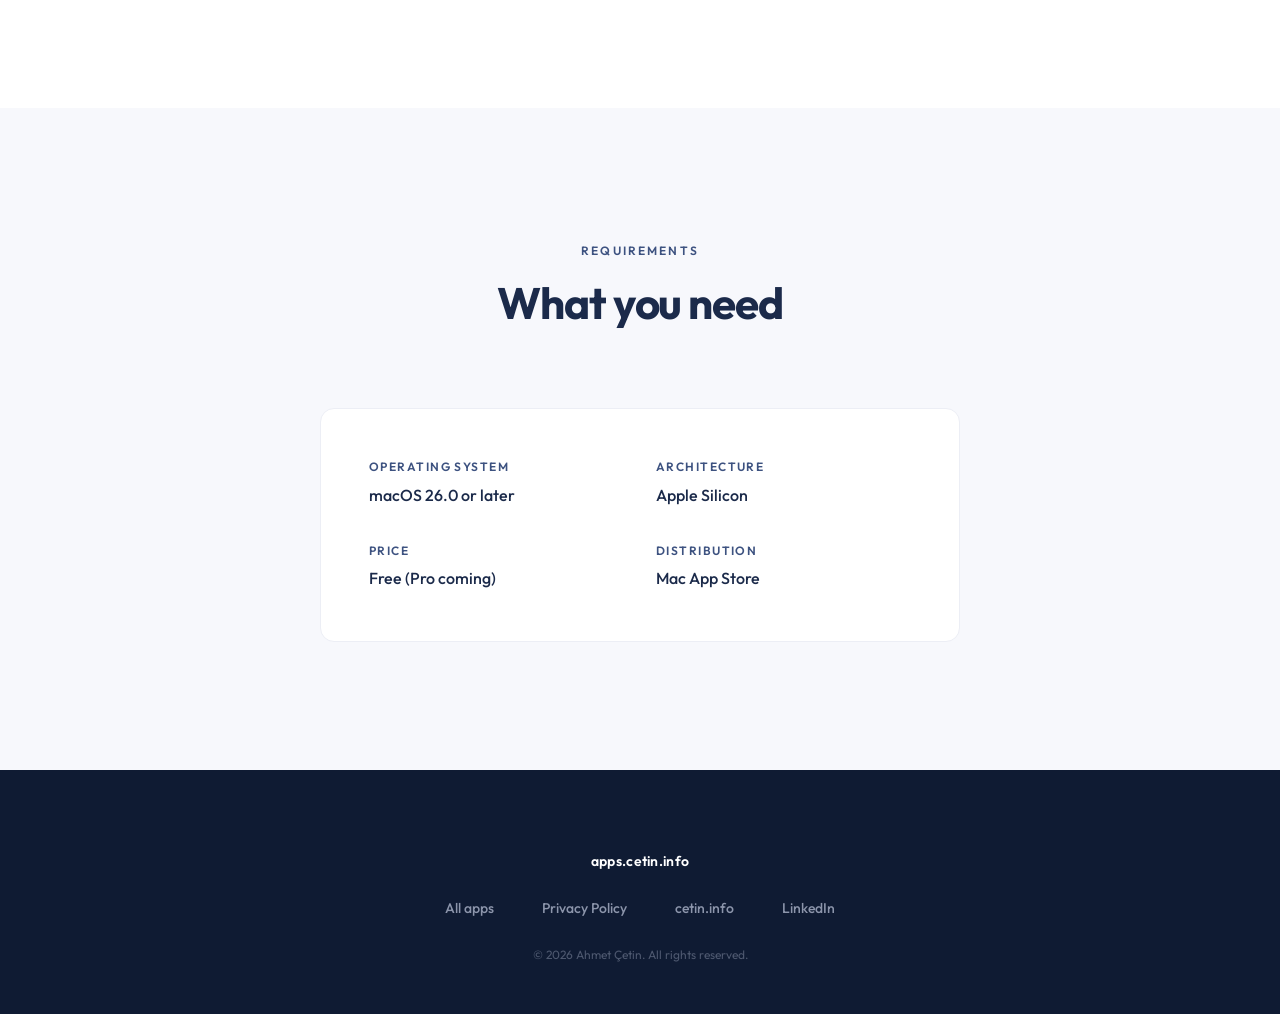
==== commit a23d1b48: "Add Clipsmith privacy policy page Adds /clipsmith/privacy/ with full policy required for App Store r" ====
--- a/clipsmith/index.html
+++ b/clipsmith/index.html
@@ -240,6 +240,7 @@
                 <div class="footer__brand">apps.cetin.info</div>
                 <div class="footer__links">
                     <a href="/" class="footer__link">All apps</a>
+                    <a href="/clipsmith/privacy/" class="footer__link">Privacy Policy</a>
                     <a href="https://cetin.info" target="_blank" rel="noopener" class="footer__link">cetin.info</a>
                     <a href="https://www.linkedin.com/in/cetin/" target="_blank" rel="noopener noreferrer" class="footer__link">LinkedIn</a>
                 </div>
--- a/styles.css
+++ b/styles.css
@@ -774,6 +774,160 @@
     opacity: 0.5;
 }
 
+/* --- Legal / Prose Page --- */
+.legal {
+    padding: calc(var(--nav-height) + var(--spacing-2xl)) 0 var(--spacing-2xl);
+    background: var(--white);
+}
+
+.legal__container {
+    max-width: 760px;
+    margin: 0 auto;
+    padding: 0 var(--spacing-lg);
+}
+
+.legal__header {
+    margin-bottom: var(--spacing-2xl);
+    padding-bottom: var(--spacing-lg);
+    border-bottom: 1px solid var(--gray-100);
+}
+
+.legal__breadcrumb {
+    display: inline-flex;
+    align-items: center;
+    gap: 6px;
+    font-size: var(--fs-sm);
+    font-weight: var(--fw-medium);
+    color: var(--navy-muted);
+    margin-bottom: var(--spacing-md);
+    transition: color var(--transition-fast);
+}
+
+.legal__breadcrumb:hover {
+    color: var(--navy);
+}
+
+.legal__title {
+    font-size: clamp(var(--fs-3xl), 4.5vw, var(--fs-4xl));
+    font-weight: var(--fw-bold);
+    color: var(--navy);
+    letter-spacing: -0.025em;
+    line-height: 1.15;
+    margin-bottom: var(--spacing-xs);
+}
+
+.legal__subtitle {
+    font-size: var(--fs-base);
+    color: var(--gray-500);
+    font-weight: var(--fw-regular);
+}
+
+.legal__updated {
+    display: inline-block;
+    margin-top: var(--spacing-sm);
+    font-size: var(--fs-xs);
+    font-weight: var(--fw-semibold);
+    letter-spacing: 0.1em;
+    text-transform: uppercase;
+    color: var(--navy-muted);
+    background: var(--gray-100);
+    padding: 4px 10px;
+    border-radius: 999px;
+}
+
+.legal__body h2 {
+    font-size: var(--fs-2xl);
+    font-weight: var(--fw-semibold);
+    color: var(--navy);
+    letter-spacing: -0.015em;
+    margin-top: var(--spacing-xl);
+    margin-bottom: var(--spacing-sm);
+    line-height: 1.3;
+}
+
+.legal__body h2:first-child {
+    margin-top: 0;
+}
+
+.legal__body h3 {
+    font-size: var(--fs-lg);
+    font-weight: var(--fw-semibold);
+    color: var(--navy);
+    margin-top: var(--spacing-lg);
+    margin-bottom: var(--spacing-xs);
+    line-height: 1.35;
+}
+
+.legal__body p {
+    font-size: var(--fs-base);
+    color: var(--gray-700);
+    line-height: 1.75;
+    margin-bottom: var(--spacing-sm);
+}
+
+.legal__body ul {
+    list-style: none;
+    padding: 0;
+    margin-bottom: var(--spacing-md);
+}
+
+.legal__body ul li {
+    position: relative;
+    padding-left: var(--spacing-md);
+    margin-bottom: 10px;
+    color: var(--gray-700);
+    line-height: 1.7;
+}
+
+.legal__body ul li::before {
+    content: '';
+    position: absolute;
+    left: 0;
+    top: 13px;
+    width: 6px;
+    height: 2px;
+    background: var(--navy-muted);
+    border-radius: 1px;
+}
+
+.legal__body strong {
+    color: var(--navy);
+    font-weight: var(--fw-semibold);
+}
+
+.legal__body a {
+    color: var(--navy);
+    border-bottom: 1px solid var(--gray-200);
+    transition: border-color var(--transition-fast);
+}
+
+.legal__body a:hover {
+    border-color: var(--navy);
+}
+
+.legal__callout {
+    background: var(--gray-50);
+    border: 1px solid var(--gray-100);
+    border-left: 3px solid var(--navy);
+    border-radius: var(--radius-md);
+    padding: var(--spacing-md) var(--spacing-lg);
+    margin: var(--spacing-lg) 0;
+}
+
+.legal__callout p {
+    margin-bottom: 0;
+    color: var(--gray-700);
+    font-size: var(--fs-sm);
+}
+
+.legal__contact {
+    margin-top: var(--spacing-2xl);
+    padding-top: var(--spacing-lg);
+    border-top: 1px solid var(--gray-100);
+    font-size: var(--fs-sm);
+    color: var(--gray-500);
+}
+
 /* --- Responsive --- */
 @media (max-width: 900px) {
     .features__grid {
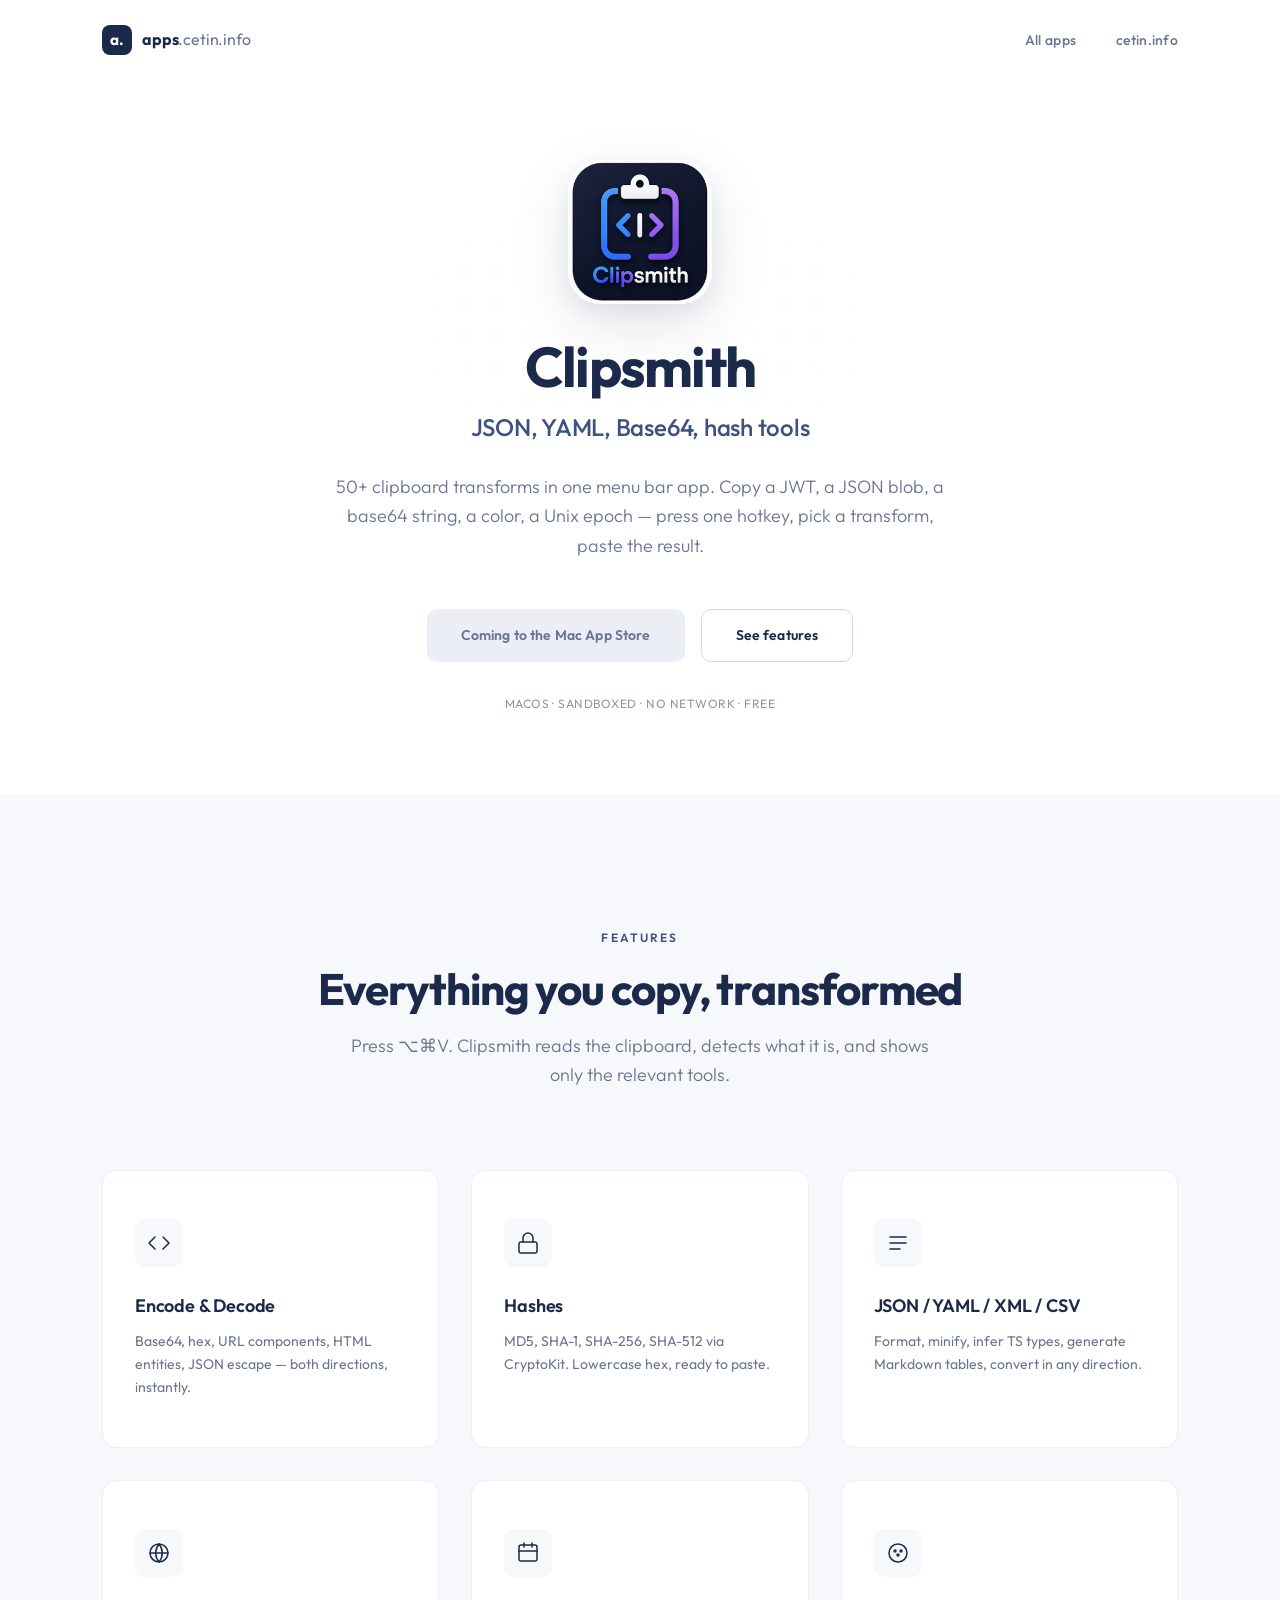
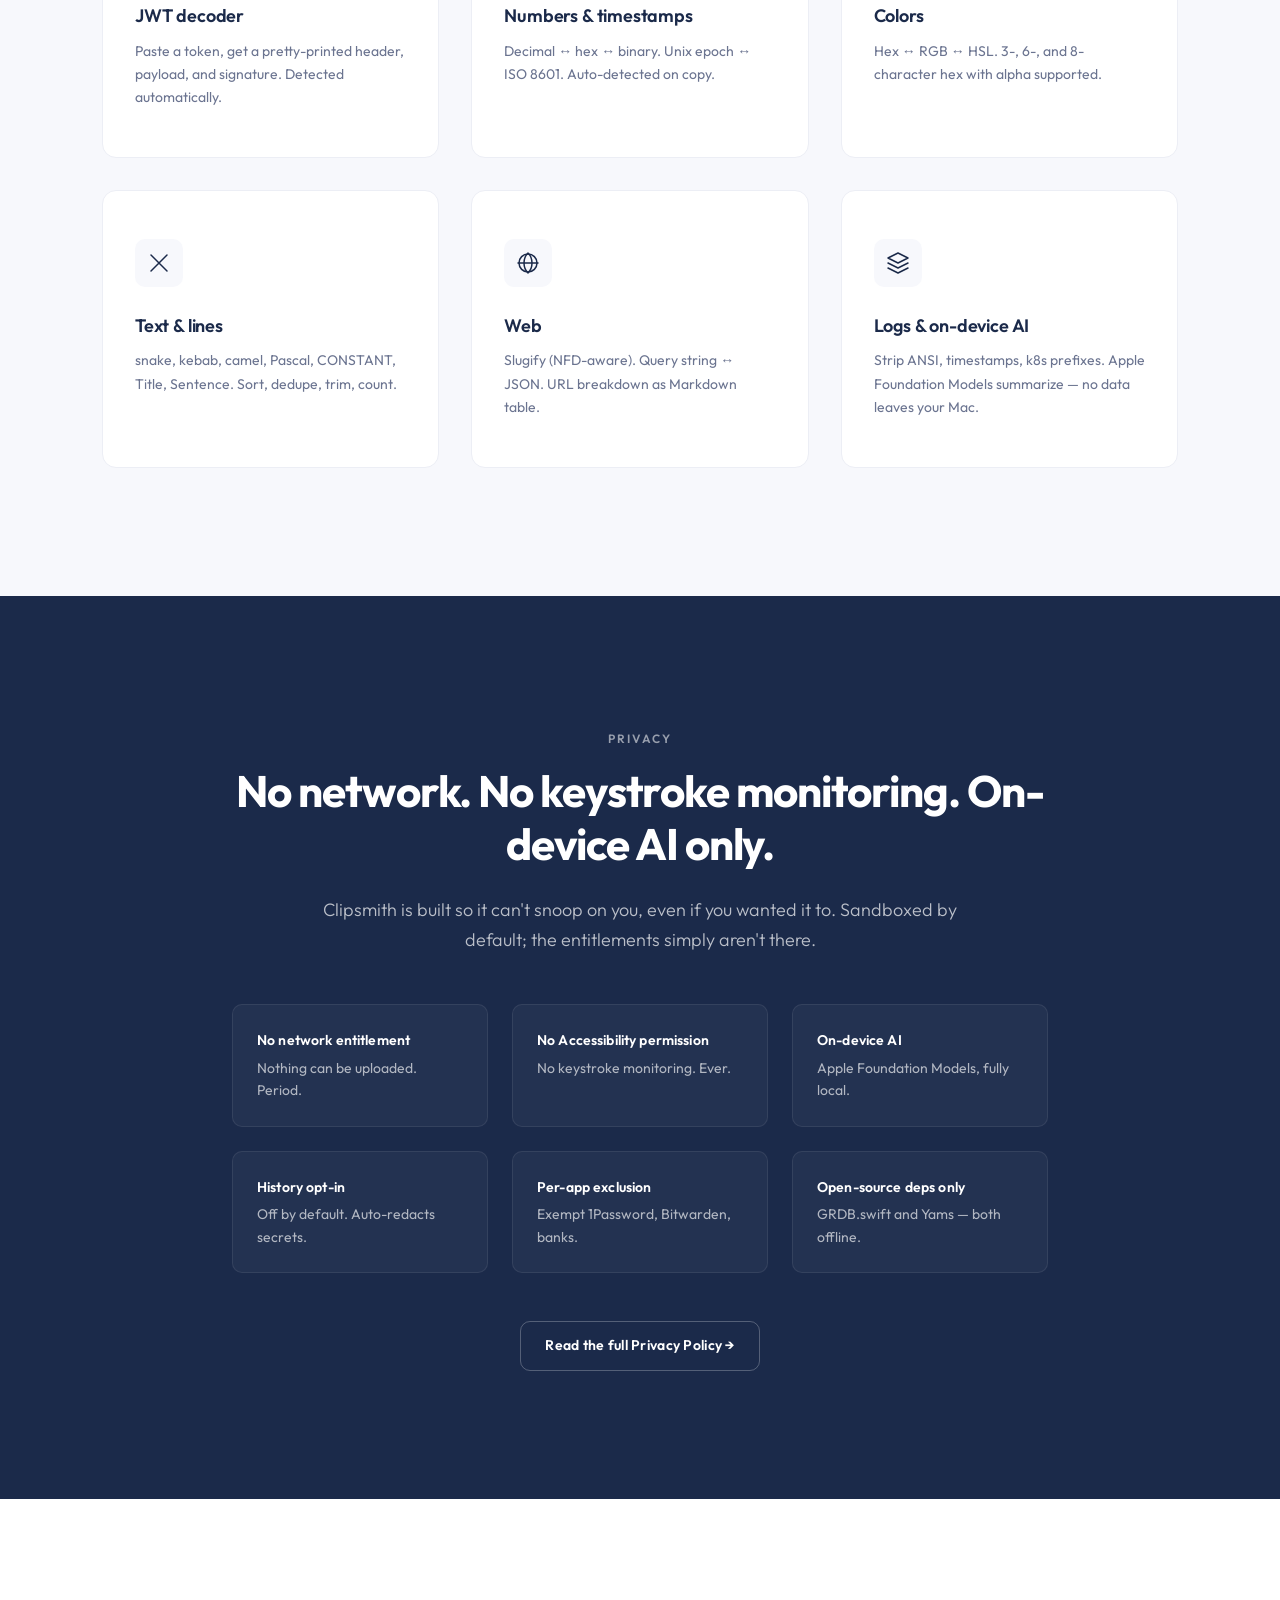
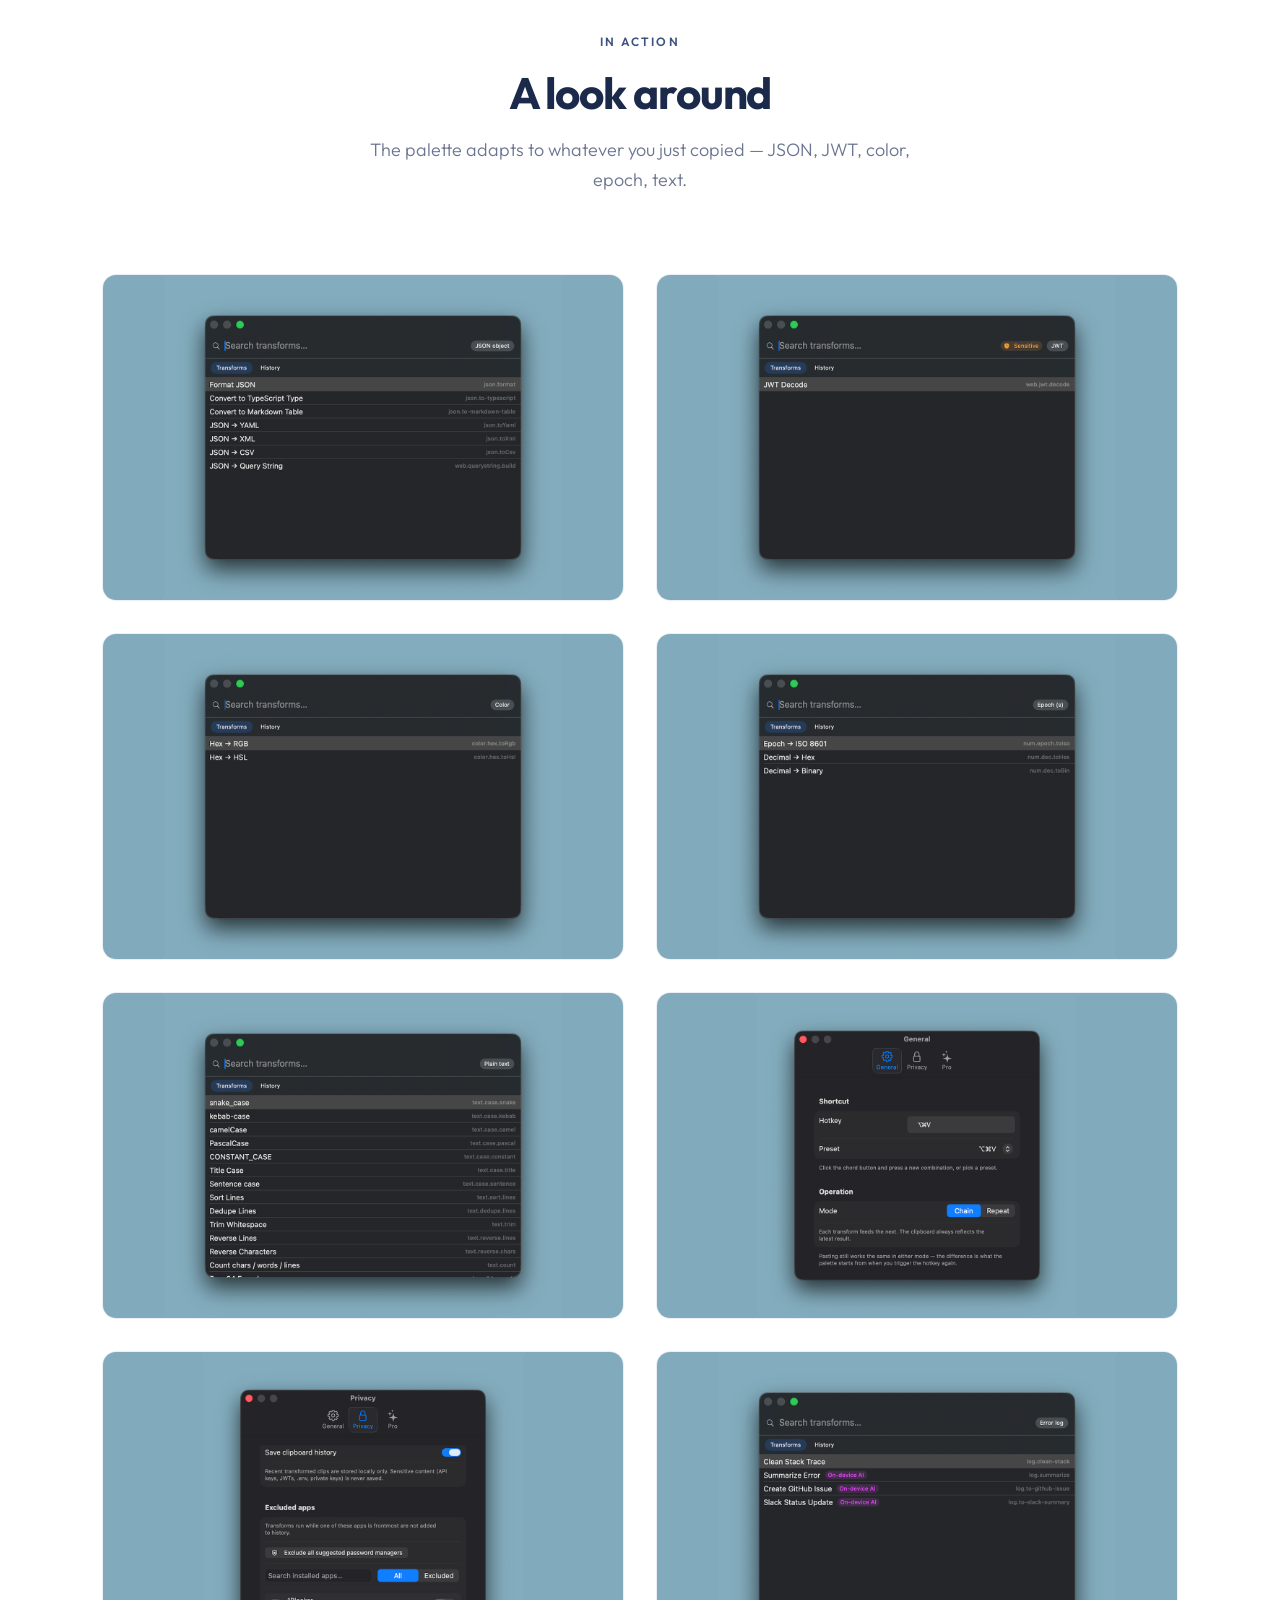
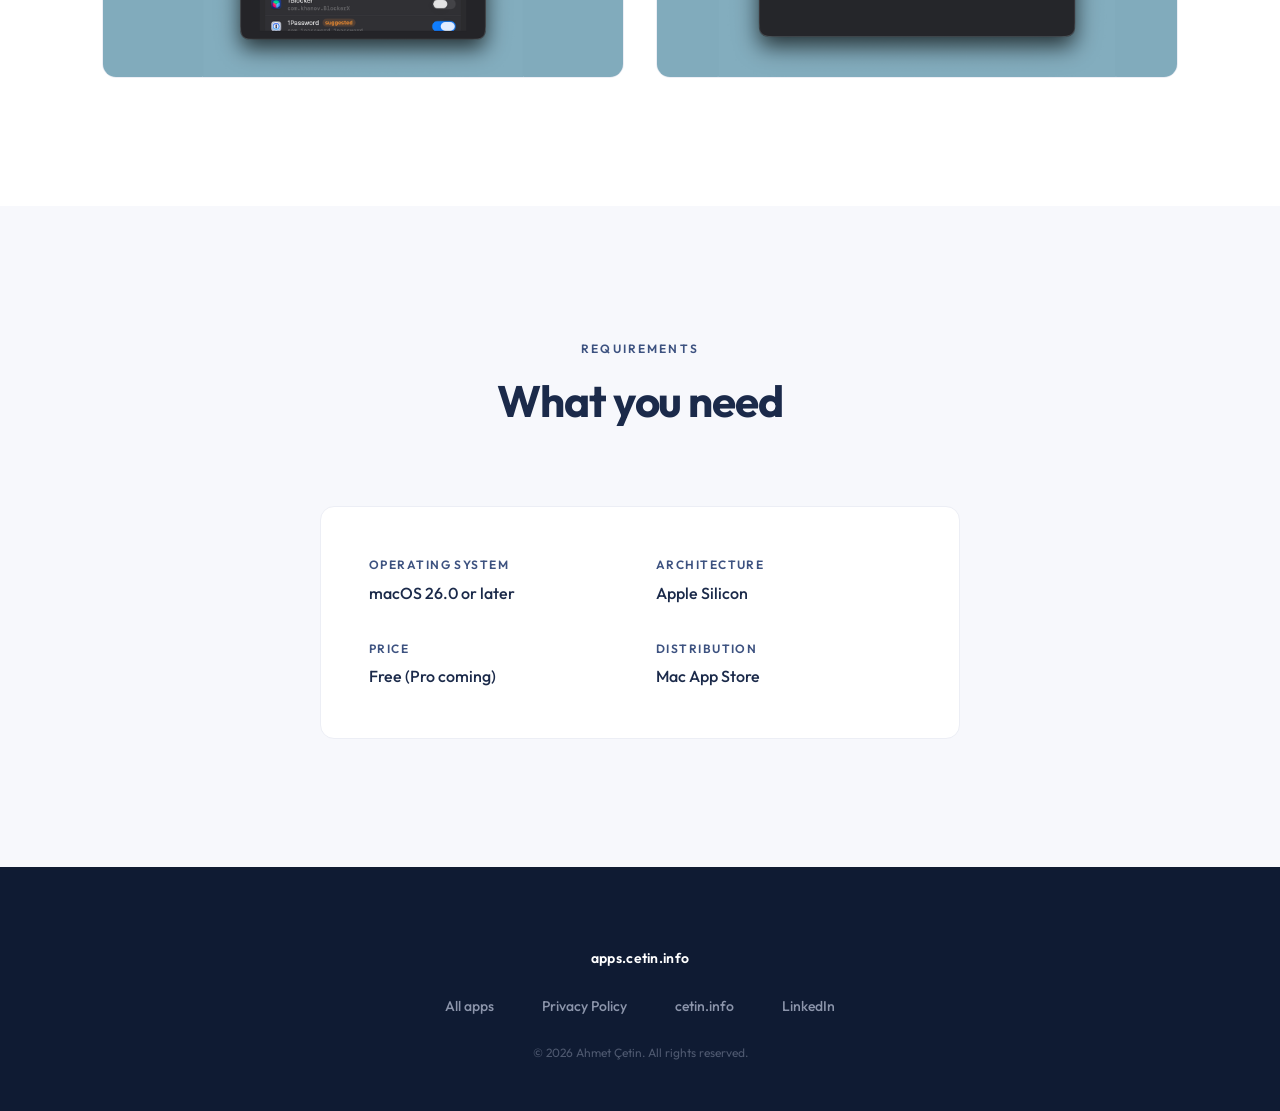
==== commit fbafcc44: "Fix privacy page side margins; add CTA link from Clipsmith page - Move horizontal padding from .lega" ====
--- a/clipsmith/index.html
+++ b/clipsmith/index.html
@@ -181,6 +181,9 @@
                     <p class="privacy__item-body">GRDB.swift and Yams — both offline.</p>
                 </div>
             </div>
+            <p class="privacy__cta reveal reveal--delay-2">
+                <a href="/clipsmith/privacy/" class="privacy__link">Read the full Privacy Policy →</a>
+            </p>
         </div>
     </section>
 
--- a/styles.css
+++ b/styles.css
@@ -666,6 +666,29 @@
     line-height: 1.6;
 }
 
+.privacy__cta {
+    margin-top: var(--spacing-xl);
+    text-align: center;
+}
+
+.privacy__link {
+    display: inline-block;
+    font-size: var(--fs-sm);
+    font-weight: var(--fw-semibold);
+    color: var(--white);
+    letter-spacing: 0.02em;
+    padding: 12px 24px;
+    border: 1.5px solid rgba(255, 255, 255, 0.25);
+    border-radius: var(--radius-md);
+    transition: border-color var(--transition-base), background var(--transition-base), transform var(--transition-base);
+}
+
+.privacy__link:hover {
+    border-color: rgba(255, 255, 255, 0.6);
+    background: rgba(255, 255, 255, 0.06);
+    transform: translateY(-2px);
+}
+
 /* --- Screenshots Gallery --- */
 .screenshots {
     background: var(--white);
@@ -776,14 +799,14 @@
 
 /* --- Legal / Prose Page --- */
 .legal {
-    padding: calc(var(--nav-height) + var(--spacing-2xl)) 0 var(--spacing-2xl);
+    padding: calc(var(--nav-height) + var(--spacing-2xl)) var(--spacing-lg) var(--spacing-2xl);
     background: var(--white);
 }
 
 .legal__container {
     max-width: 760px;
     margin: 0 auto;
-    padding: 0 var(--spacing-lg);
+    padding: 0;
 }
 
 .legal__header {
